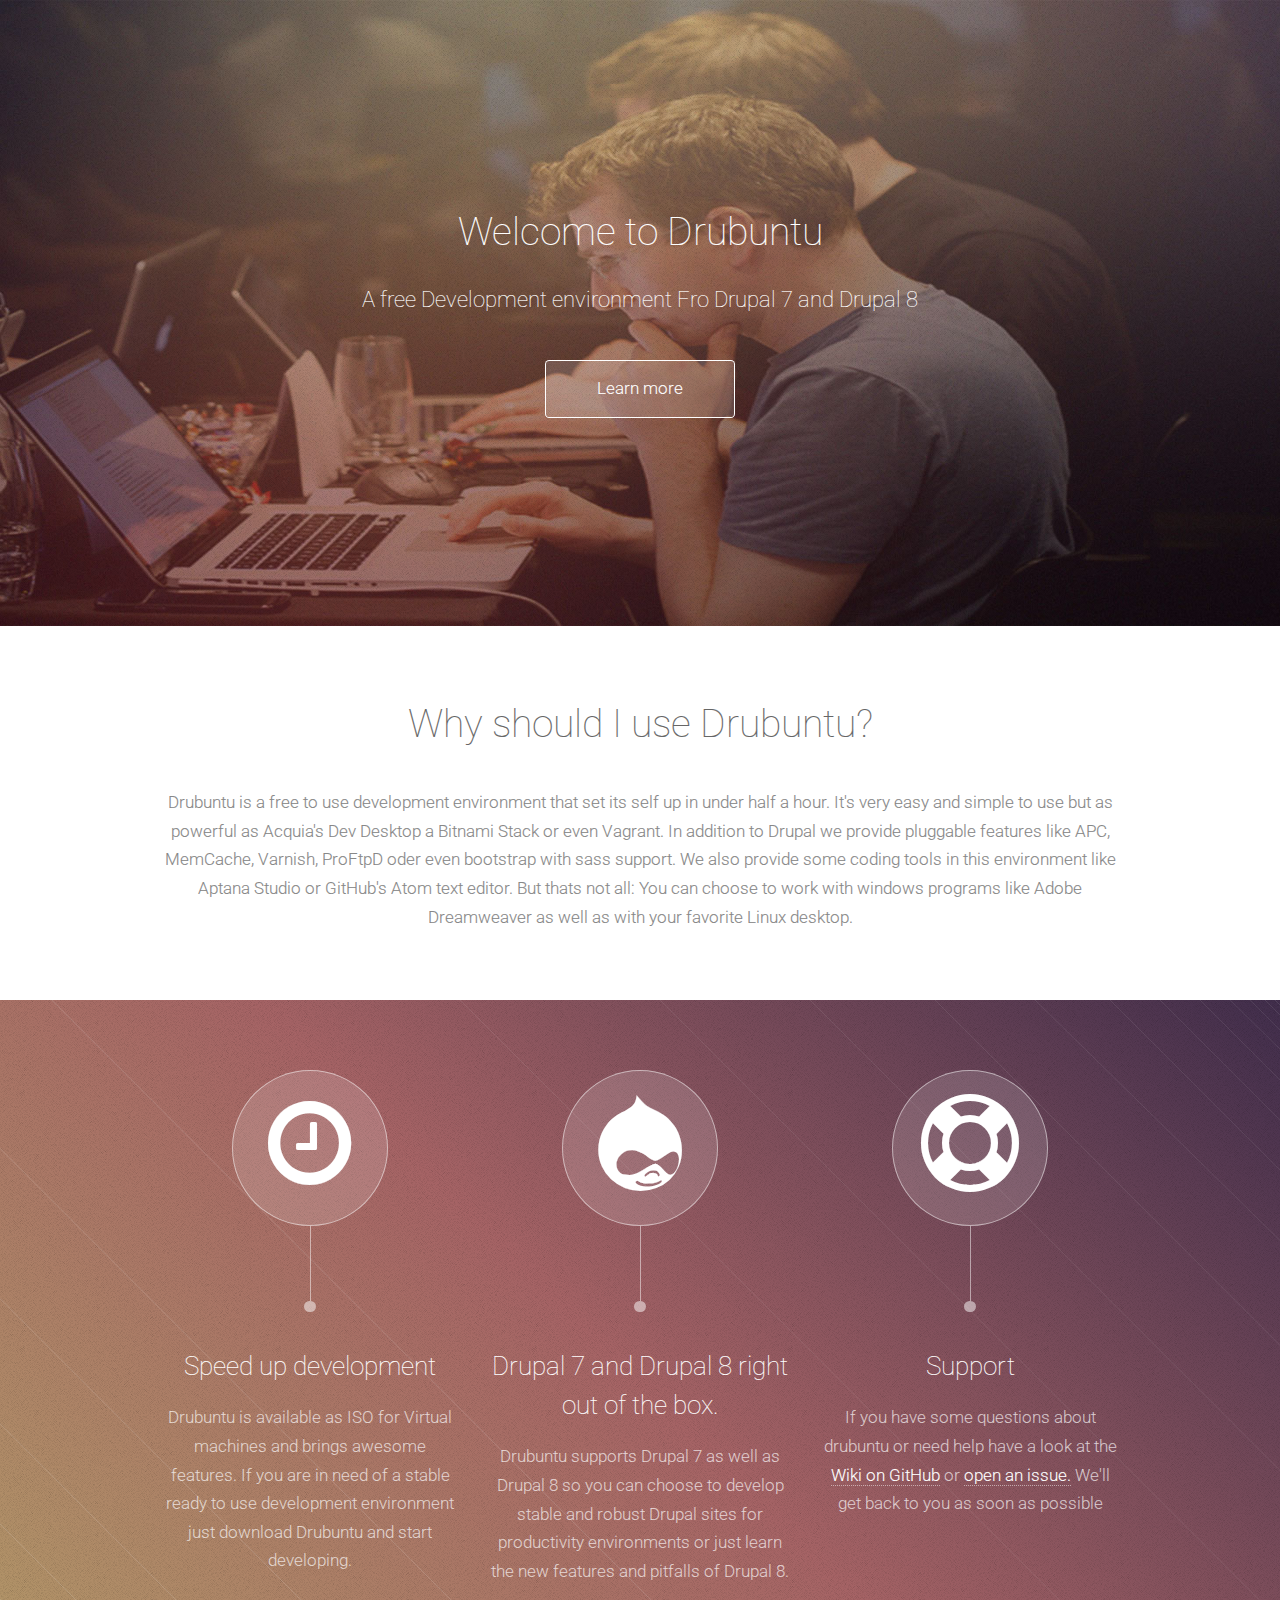
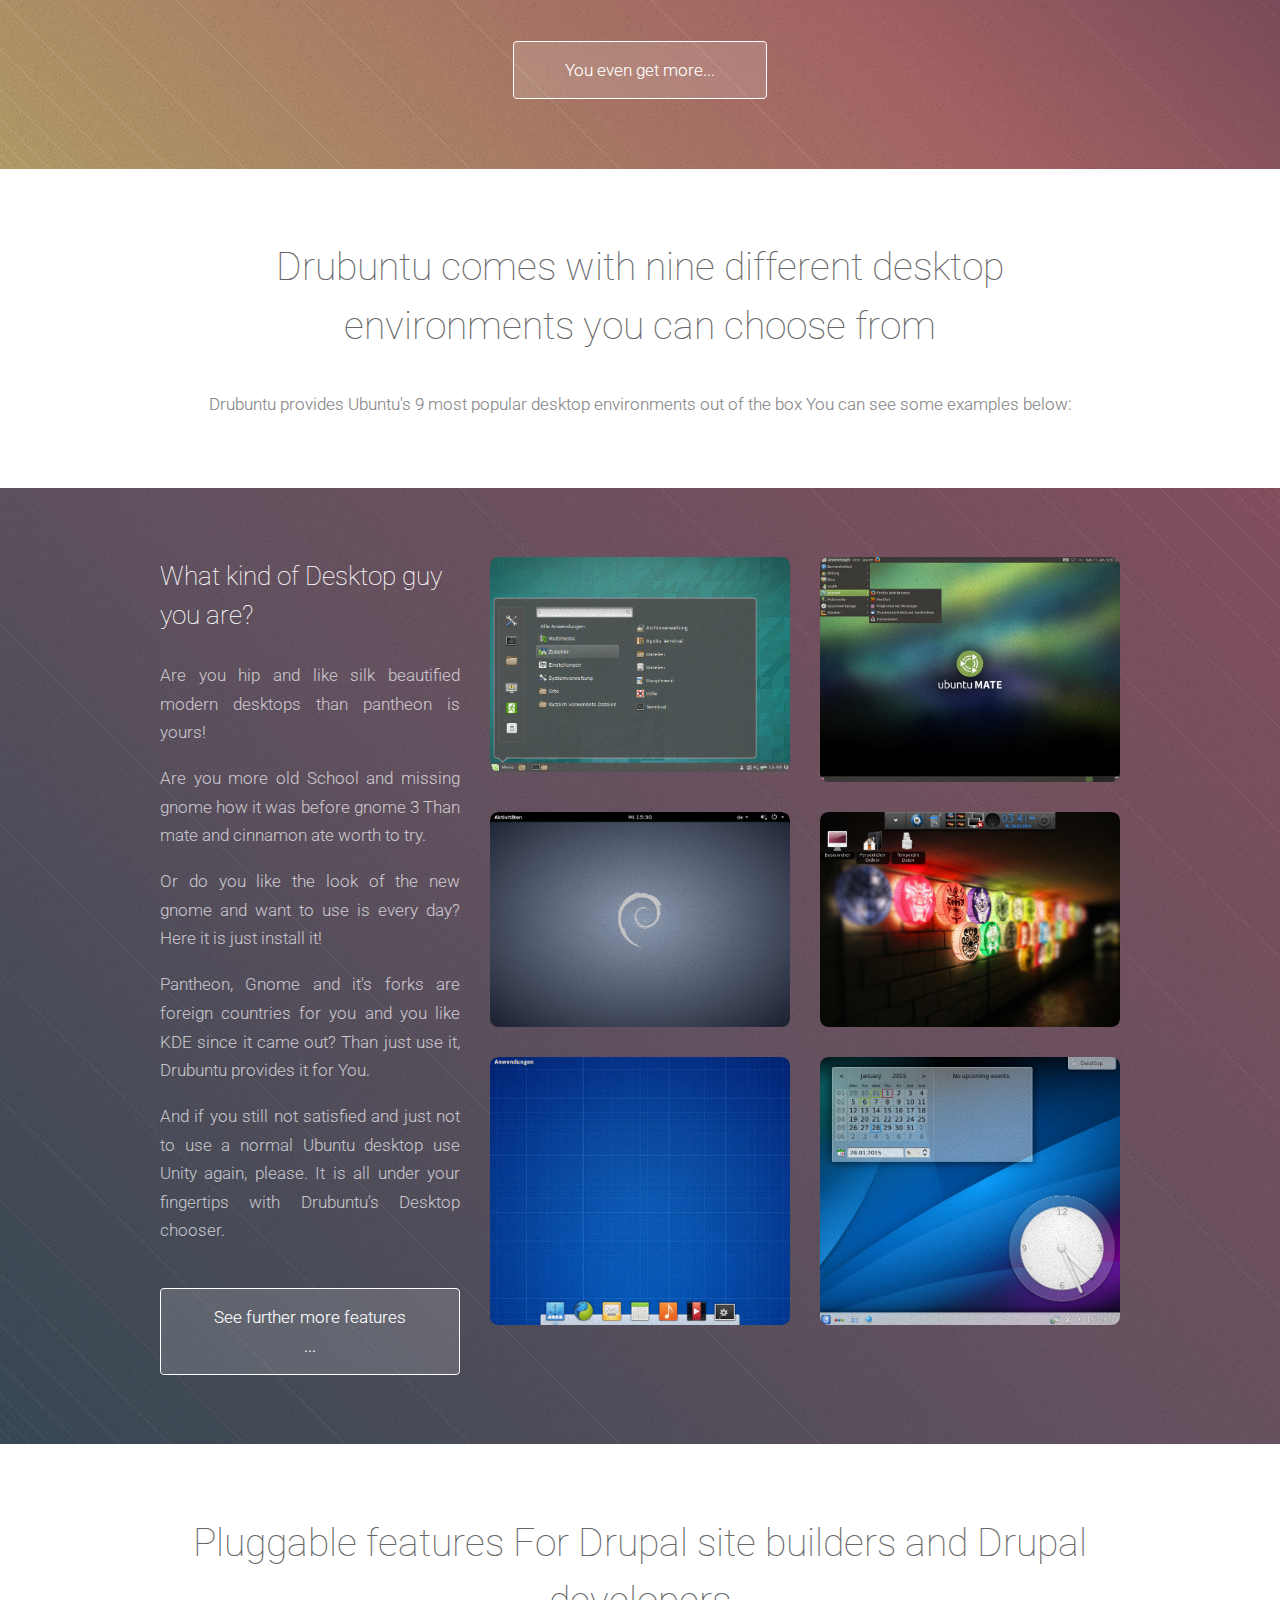
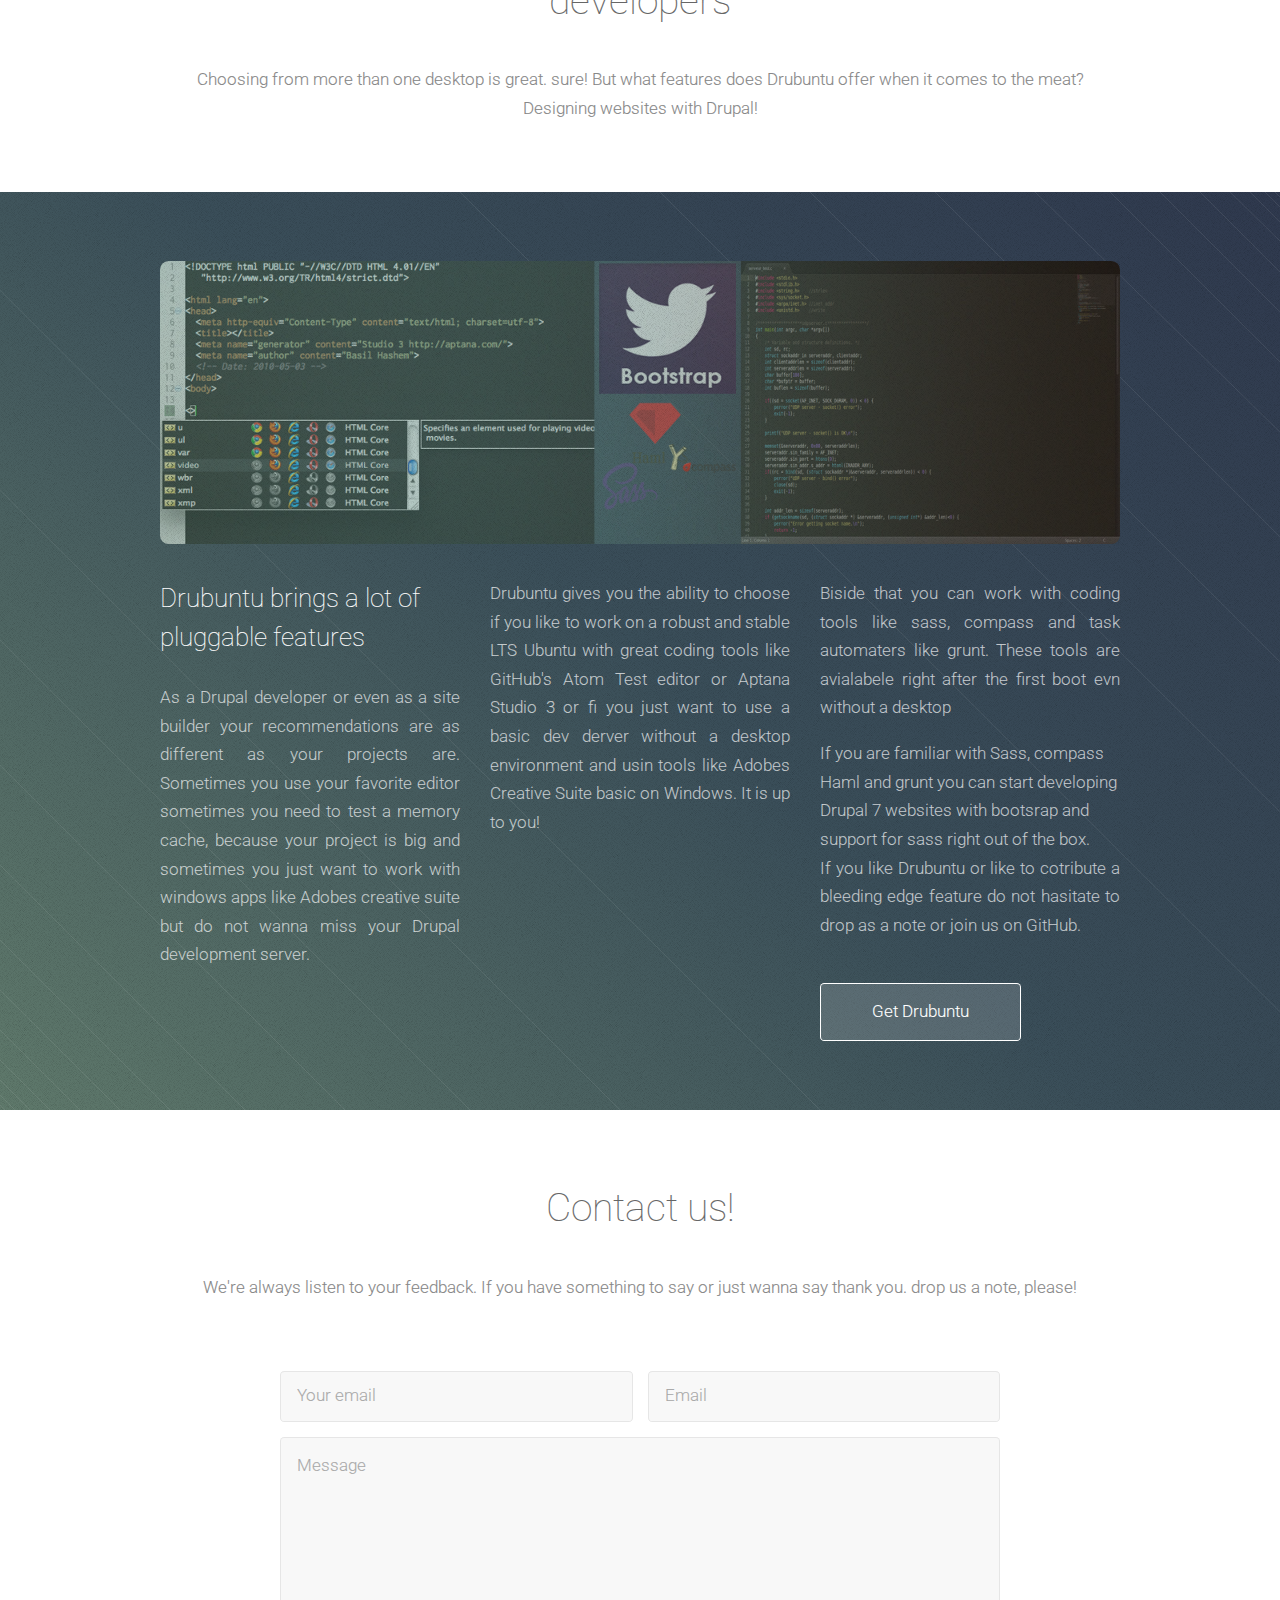
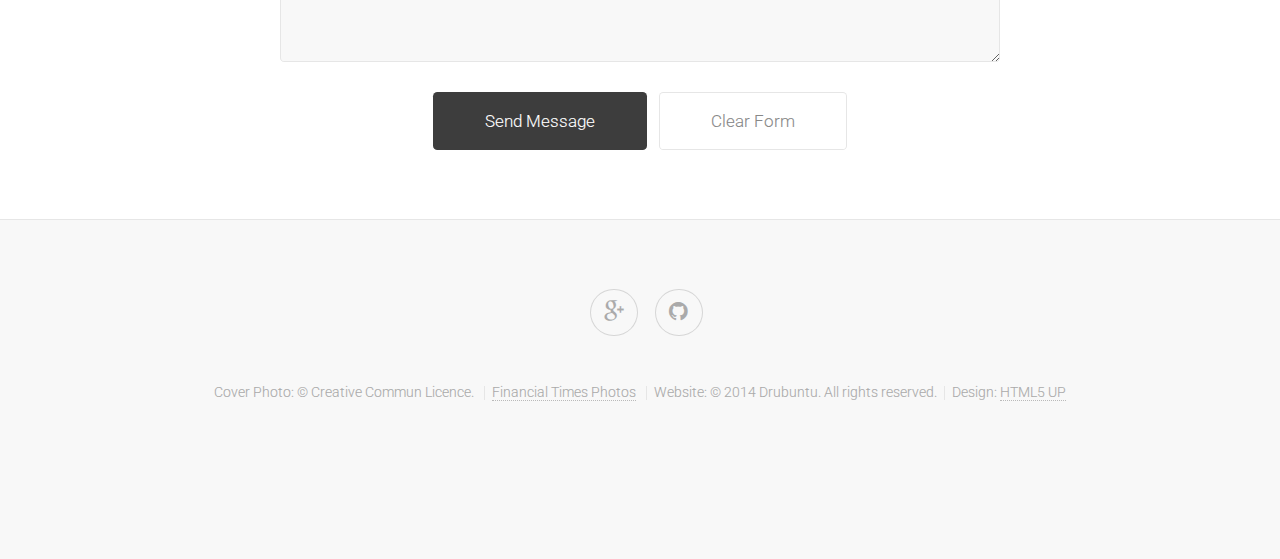
==== index.html @ 130ed838 "spam field" ====
<!DOCTYPE HTML>
<!--
	Tessellate by HTML5 UP
	html5up.net | @n33co
	Free for personal and commercial use under the CCA 3.0 license (html5up.net/license)
-->
<html lang="en" xml:lang="en" xmlns="http://www.w3.org/1999/xhtml">
	<head>
		<title>Drubuntu a free Drupal development environment for Ubuntu and Windows</title>
		<meta http-equiv="content-type" content="text/html; charset=utf-8" />
		<meta name="description" content="" />
		<meta name="keywords" content="" />
		<!--[if lte IE 8]><script src="css/ie/html5shiv.js"></script><![endif]-->
		<script src="js/jquery.min.js"></script>
		<script src="js/jquery.scrolly.min.js"></script>
		<script src="js/skel.min.js"></script>
		<script src="js/init.js"></script>
		<link rel="stylesheet" type="text/css" href="js/shadowbox.css">
<script type="text/javascript" src="js/shadowbox.js"></script>
<script type="text/javascript">
Shadowbox.init();
</script>
        <noscript>
			<link rel="stylesheet" href="css/skel.css" />
			<link rel="stylesheet" href="css/style.css" />
			<link rel="stylesheet" href="css/style-wide.css" />
		</noscript>
		<!--[if lte IE 8]><link rel="stylesheet" href="css/ie/v8.css" /><![endif]-->
		<!--[if lte IE 9]><link rel="stylesheet" href="css/ie/v9.css" /><![endif]-->
	</head>
	<body>

		<!-- Header -->
			<section id="header" class="dark">
				<header>
					<h1>Welcome to Drubuntu</h1>
					<p>A free Development environment Fro Drupal 7 and Drupal 8</p>
				</header>
				<footer>
					<a href="#first" class="button scrolly">Learn more</a>
				</footer>
			</section>
			
		<!-- First -->
			<section id="first" class="main">
				<header>
					<div class="container">
						<h2>Why should I use Drubuntu?</h2>
						<p>Drubuntu is a free  to use development environment that set its self up in under half a hour. It's very easy and simple to use but as powerful as Acquia's Dev Desktop a Bitnami Stack or even Vagrant. In addition to Drupal we provide pluggable features like APC, MemCache, Varnish, ProFtpD oder even bootstrap with sass support. We also provide some coding tools in this environment like Aptana Studio or GitHub's Atom text editor. But thats not all: You can choose to work with windows programs like Adobe Dreamweaver as well as with your favorite Linux desktop.</p>
					</div>
				</header>
				<div class="content dark style1 featured">
					<div class="container">
						<div class="row">
							<div class="4u">
								<section>
									<span class="feature-icon"><span class="icon fa-clock-o"></span></span>
									<header>
										<h3>Speed up development</h3>
									</header>
									<p>Drubuntu is available as ISO for Virtual machines and brings awesome features. If you are in need of a stable ready to use development environment just download Drubuntu and start developing.</p>
								</section>
							</div>
							<div class="4u">
								<section>
									<span class="feature-icon"><span class="icon fa-drupal"></span></span>
									<header>
										<h3>Drupal 7 and Drupal 8 right out of the box.</h3>
									</header>
									<p>Drubuntu supports Drupal 7 as well as Drupal 8 so you can choose to develop stable and robust Drupal sites for productivity environments or just learn the new features and pitfalls of Drupal 8.</p>
								</section>
							</div>
							<div class="4u">
								<section>
									<span class="feature-icon"><span class="icon fa-support"></span></span>
									<header>
										<h3>Support</h3>
									</header>
									<p>If you have some questions about drubuntu or need help have a look at the <a href="https://github.com/drubuntu/drubuntu/wiki">Wiki on GitHub</a> or <a href="https://github.com/drubuntu/drubuntu/issues">open an issue.</a> We'll get back to you as soon as possible</p>
								</section>
							</div>
						</div>
						<div class="row">
							<div class="12u">
								<footer>
									<a href="#second" class="button scrolly">You even get more...</a>
								</footer>
							</div>
						</div>
					</div>
				</div>
			</section>

		<!-- Second -->
			<section id="second" class="main">
				<header>
					<div class="container">
						<h2>Drubuntu comes with nine different desktop environments you can choose from</h2>
						<p>Drubuntu provides Ubuntu's 9 most popular desktop environments out of the box You can see some examples below:</p>
					</div>
				</header>
				<div class="content dark style2">
					<div class="container">
						<div class="row">
							<div class="4u">
								<section>
									<h3>What kind of Desktop guy you are?</h3>
									<p>Are you hip and like silk beautified modern desktops than pantheon is yours! 
									<p>Are you more old School and missing gnome how it was before gnome 3 Than mate and cinnamon ate worth to try.</p> <p>Or do you like the look of the new gnome and want to use is every day? Here it is just install it!</p> <p>Pantheon, Gnome and it's forks are foreign countries for you and you like KDE since it came out? Than just use it, Drubuntu provides it for You.</p> <p>And if you still not satisfied and just not to use a normal Ubuntu desktop use Unity again, please. It is all under your fingertips with Drubuntu's Desktop chooser.</p>
									<footer>
										<a href="#third" class="button scrolly">See further more features ...</a>
									</footer>
								</section>
							</div>
							<div class="8u">
								<div class="row no-collapse">
									<div class="6u"><a href="images/cinnamon.png" rel="shadowbox" class="image fit"><img src="images/cinnamon.png" alt="Cinnamon Desktop Environment of Linux Mint" /></a></div>
									<div class="6u"><a href="images/mate.png" rel="shadowbox" class="image fit"><img src="images/mate.png" alt="Mate Desktop Environment" /></a></div>
								</div>
								<div class="row no-collapse">
									<div class="6u"><a href="images/gnome.png" rel="shadowbox" class="image fit"><img src="images/gnome.png" alt="Gnome 3 Desktop Environment" /></a></div>
									<div class="6u"><a href="images/enlightenment.png" rel="shadowbox" class="image fit"><img src="images/enlightenment.png" alt="Enlightenment Desktop Environment of Bodhi Linux" /></a></div>
								</div>
								<div class="row no-collapse">
									<div class="6u"><a href="images/pantheon.png" rel="shadowbox" class="image fit"><img src="images/pantheon.png" alt="Pantheon Desktop Environment of elementary-os" /></a></div>
									<div class="6u"><a href="images/kde.png" rel="shadowbox" class="image fit"><img src="images/kde.png" alt="LDE Desktop Environment" /></a></div>
								</div>
							</div>
						</div>
					</div>
				</div>
			</section>
			
		<!-- Third -->
			<section id="third" class="main">
				<header>
					<div class="container">
						<h2>Pluggable features For Drupal site builders and Drupal developers</h2>
						<p>Choosing from more than one desktop is great. sure! But what features does Drubuntu offer when it comes to the meat? Designing websites with Drupal!</p>
					</div>
				</header>
				<div class="content dark style3">
					<div class="container">
						<span class="image featured"><img src="images/features.png" alt="Features of Drubuntu" /></span>
						<div class="row">
							<div class="4u">
								<h3>Drubuntu brings a lot of pluggable features</h3>
								<p>As a Drupal developer or even as a site builder your recommendations are as different as your projects are. Sometimes you use your favorite editor sometimes you need to test a memory cache, because your project is big and sometimes you just want to work with windows apps like Adobes creative suite but do not wanna miss your Drupal development server.</p>
							</div>
							<div class="4u">
								<p>Drubuntu  gives you the ability to choose if you like to work on a robust and stable LTS Ubuntu with great coding tools like GitHub's Atom Test editor or Aptana Studio 3 or fi you just want to use a basic dev derver without a desktop environment and usin tools like Adobes Creative Suite basic on Windows. It is up to you!</p>
							</div>
							<div class="4u">
								<p>Biside that you can work with coding tools like sass, compass and task automaters like grunt. These tools are avialabele right after the first boot evn without a desktop</p>If you are familiar with Sass, compass Haml and grunt you can start developing Drupal 7 websites with bootsrap and support for sass right out of the box.<p>If you like Drubuntu or like to cotribute a bleeding edge feature do not hasitate to drop as a note or join us on GitHub.</p>
								<footer>
									<a href="https://github.com/drubuntu/installation" class="button scrolly">Get Drubuntu</a>
								</footer>
							</div>
						</div>
					</div>
				</div>
			</section>

		<!-- Basic Elements -->
		<!--
			<section class="main">
				<header>
					<div class="container">
						<h2>A Whole Lotta Elements</h2>
						<p>General purpose elements for every general purpose. Or something like that.</p>
					</div>
				</header>
				<div class="content style1 dark">
					<div class="container">
						<section>
							<header>
								<h3>Paragraph</h3>
								<p>This is a byline</p>
							</header>
							<p>Phasellus nisl nisl, varius id <sup>porttitor sed pellentesque</sup> ac orci. Pellentesque 
							habitant <strong>strong</strong> tristique <b>bold</b> et netus <i>italic</i> malesuada <em>emphasized</em> ac turpis egestas. Morbi 
							leo suscipit ut. Praesent <sub>id turpis vitae</sub> turpis pretium ultricies. Vestibulum sit 
							amet risus elit.</p>
						</section>
						<section>
							<header>
								<h3>Blockquote</h3>
							</header>
							<blockquote>Fringilla nisl. Donec accumsan interdum nisi, quis tincidunt felis sagittis eget.
							tempus euismod. Vestibulum ante ipsum primis in faucibus. Cras sit amet urna eros, id egestas
							tempus ante ipsum primis in faucibus orci luctus et ultrices.</blockquote>
						</section>
						<section>
							<header>
								<h3>Divider</h3>
							</header>
							<p>Donec consectetur <a href="#">vestibulum dolor et pulvinar</a>. Etiam vel felis enim, at viverra 
							ligula. Ut porttitor sagittis lorem, quis eleifend nisi ornare vel. Praesent nec orci 
							facilisis leo magna. Cras sit amet urna eros, id egestas urna. Quisque aliquam 
							tempus euismod. Vestibulum ante ipsum primis in faucibus orci luctus et ultrices 
							posuere cubilia.</p>
							<hr />
							<p>Donec consectetur vestibulum dolor et pulvinar. Etiam vel felis enim, at viverra 
							ligula. Ut porttitor sagittis lorem, quis eleifend nisi ornare vel. Praesent nec orci 
							facilisis leo magna. Cras sit amet urna eros, id egestas urna. Quisque aliquam 
							tempus euismod. Vestibulum ante ipsum primis in faucibus orci luctus et ultrices 
							posuere cubilia.</p>
						</section>
						<section>
							<header>
								<h3>Unordered List</h3>
							</header>
							<ul class="default">
								<li>Donec consectetur vestibulum dolor et vel felis enim at viverra ligula. Ut porttitor sagittis lorem.</li>
								<li>Donec consectetur vestibulum dolor et vel felis enim at viverra ligula. Ut porttitor sagittis lorem.</li>
								<li>Donec consectetur vestibulum dolor et vel felis enim at viverra ligula. Ut porttitor sagittis lorem.</li>
								<li>Donec consectetur vestibulum dolor et vel felis enim at viverra ligula. Ut porttitor sagittis lorem.</li>
							</ul>
						</section>
						<section>
							<header>
								<h3>Ordered List</h3>
							</header>
							<ol class="default">
								<li>Donec consectetur vestibulum dolor et vel felis enim at viverra ligula. Ut porttitor sagittis lorem.</li>
								<li>Donec consectetur vestibulum dolor et vel felis enim at viverra ligula. Ut porttitor sagittis lorem.</li>
								<li>Donec consectetur vestibulum dolor et vel felis enim at viverra ligula. Ut porttitor sagittis lorem.</li>
								<li>Donec consectetur vestibulum dolor et vel felis enim at viverra ligula. Ut porttitor sagittis lorem.</li>
							</ol>
						</section>
						<section>
							<header>
								<h3>Table</h3>
							</header>
							<div class="table-wrapper">
								<table class="default">
									<thead>
										<tr>
											<th>ID</th>
											<th>Name</th>
											<th>Description</th>
											<th>Price</th>
										</tr>
									</thead>
									<tbody>
										<tr>
											<td>00001</td>
											<td>Lorem ipsum dolor</td>
											<td>Ut porttitor sagittis lorem quis nisi ornare.</td>
											<td>29.99</td>
										</tr>
										<tr>
											<td>00002</td>
											<td>Sit amet nullam</td>
											<td>Ut porttitor sagittis lorem quis nisi ornare.</td>
											<td>19.99</td>
										</tr>
										<tr>
											<td>00003</td>
											<td>Feugiat felis viverra</td>
											<td>Ut porttitor sagittis lorem quis nisi ornare.</td>
											<td>29.99</td>
										</tr>
										<tr>
											<td>00004</td>
											<td>Sagittis enim felis</td>
											<td>Ut porttitor sagittis lorem quis nisi ornare.</td>
											<td>19.99</td>
										</tr>
										<tr>
											<td>00005</td>
											<td>Nullam sed vestibulum</td>
											<td>Ut porttitor sagittis lorem quis nisi ornare.</td>
											<td>19.99</td>
										</tr>
									</tbody>
									<tfoot>
										<tr>
											<td colspan="3"></td>
											<td>100.00</td>
										</tr>
									</tfoot>
								</table>
							</div>
						</section>
						<section>
							<header>
								<h3>Form</h3>
							</header>
							<form method="post" action="#">
								<div class="row 50%">
									<div class="6u">
										<input type="text" name="name" id="name" value="" placeholder="John Doe" />
									</div>
									<div class="6u">
										<input type="text" name="email" id="email" value="" placeholder="johndoe@domain.tld" />
									</div>
								</div>
								<div class="row 50%">
									<div class="12u">
										<div class="select" tabindex="-1">
											<select name="department" id="department">
												<option value="">Choose a department</option>
												<option value="1">Manufacturing</option>
												<option value="2">Administration</option>
												<option value="3">Support</option>
											</select>
										</div>
									</div>
								</div>
								<div class="row 50%">
									<div class="12u">
										<input type="text" name="subject" id="subject" value="" placeholder="Enter your subject" />
									</div>
								</div>
								<div class="row 50%">
									<div class="12u">
										<textarea name="message" id="message" placeholder="Enter your message"></textarea>
									</div>
								</div>
								<div class="row">
									<div class="12u">
										<ul class="actions">
											<li><input type="submit" class="button" value="Send Message" /></li>
											<li><input type="reset" class="button alt" value="Clear Form" /></li>
										</ul>
									</div>
								</div>
							</form>
						</section>
					</div>
				</div>
			</section>
		-->
		
		<!-- Fourth -->
			<section id="fourth" class="main">
				<header>
					<div class="container">
						<h2>Contact us!</h2>
						<p>We're always listen to your feedback. If you have something to say or just wanna say thank you. drop us a note, please!</p>
					</div>
				</header>
				<div class="content style4 featured">
					<div class="container 75%">
						<form method="post" action="http://formspree.io/drubuntu@outlook.com">
							<div class="row 50%">
												<input type="hidden" name="_next" value="https://drubuntu/github.io//drubuntu/#" />
                                <div class="6u"><input type="text" name="_replyto" placeholder="Your email" /></div>
								<div class="6u"><input type="text" placeholder="Email" />
                                				<input type="text" name="_gotcha" style="display:none" /></div>
							</div>
							<div class="row 50%">
								<div class="12u"><textarea name="message" placeholder="Message"></textarea></div>
                                
							</div>
							<div class="row">
								<div class="12u">
									<ul class="actions">
										<li><input type="submit" class="button" value="Send Message" /></li>
										<li><input type="reset" class="button alt" value="Clear Form" /></li>
									</ul>
								</div>
							</div>
						</form>
					</div>
				</div>
			</section>
			
		<!-- Footer -->
			<section id="footer">
				<ul class="icons">
					<li><a href="https://www.google.com/+DrubuntuInfo?_ga=1.209186322.1280539663.1422460199" class="icon fa-google-plus"><span class="label">Google Plus</span></a></li>
					<li><a href="https://github.com/drubuntu" class="icon fa-github"><span class="label">GitHub</span></a></li>
				</ul>
				<div class="copyright">
					<ul class="menu">
						<li>Cover Photo: &copy;  Creative Commun Licence.</li>  <li><a href="https://www.flickr.com/photos/financialtimes/">Financial Times Photos</a></li>
                        <li>Website: &copy; 2014 Drubuntu. All rights reserved.</li><li>Design: <a href="http://html5up.net">HTML5 UP</a></li>
					</ul>				</div>
			</section>

	</body>
</html>
---- js/shadowbox.css ----
#sb-title-inner,#sb-info-inner,#sb-loading-inner,div.sb-message{font-family:"HelveticaNeue-Light","Helvetica Neue",Helvetica,Arial,sans-serif;font-weight:200;color:#fff;}
#sb-container{position:fixed;margin:0;padding:0;top:0;left:0;z-index:999;text-align:left;visibility:hidden;display:none;}
#sb-overlay{position:relative;height:100%;width:100%;}
#sb-wrapper{position:absolute;visibility:hidden;width:100px;}
#sb-wrapper-inner{position:relative;border:1px solid #303030;overflow:hidden;height:100px;}
#sb-body{position:relative;height:100%;}
#sb-body-inner{position:absolute;height:100%;width:100%;}
#sb-player.html{height:100%;overflow:auto;}
#sb-body img{border:none;}
#sb-loading{position:relative;height:100%;}
#sb-loading-inner{position:absolute;font-size:14px;line-height:24px;height:24px;top:50%;margin-top:-12px;width:100%;text-align:center;}
#sb-loading-inner span{background:url(loading.gif) no-repeat;padding-left:34px;display:inline-block;}
#sb-body,#sb-loading{background-color:#060606;}
#sb-title,#sb-info{position:relative;margin:0;padding:0;overflow:hidden;}
#sb-title,#sb-title-inner{height:26px;line-height:26px;}
#sb-title-inner{font-size:16px;}
#sb-info,#sb-info-inner{height:20px;line-height:20px;}
#sb-info-inner{font-size:12px;}
#sb-nav{float:right;height:16px;padding:2px 0;width:45%;}
#sb-nav a{display:block;float:right;height:16px;width:16px;margin-left:3px;cursor:pointer;background-repeat:no-repeat;}
#sb-nav-close{background-image:url(close.png);}
#sb-nav-next{background-image:url(next.png);}
#sb-nav-previous{background-image:url(previous.png);}
#sb-nav-play{background-image:url(play.png);}
#sb-nav-pause{background-image:url(pause.png);}
#sb-counter{float:left;width:45%;}
#sb-counter a{padding:0 4px 0 0;text-decoration:none;cursor:pointer;color:#fff;}
#sb-counter a.sb-counter-current{text-decoration:underline;}
div.sb-message{font-size:12px;padding:10px;text-align:center;}
div.sb-message a:link,div.sb-message a:visited{color:#fff;text-decoration:underline;}
---- css/skel.css ----
/* Resets (http://meyerweb.com/eric/tools/css/reset/ | v2.0 | 20110126 | License: none (public domain)) */

	html,body,div,span,applet,object,iframe,h1,h2,h3,h4,h5,h6,p,blockquote,pre,a,abbr,acronym,address,big,cite,code,del,dfn,em,img,ins,kbd,q,s,samp,small,strike,strong,sub,sup,tt,var,b,u,i,center,dl,dt,dd,ol,ul,li,fieldset,form,label,legend,table,caption,tbody,tfoot,thead,tr,th,td,article,aside,canvas,details,embed,figure,figcaption,footer,header,hgroup,menu,nav,output,ruby,section,summary,time,mark,audio,video{margin:0;padding:0;border:0;font-size:100%;font:inherit;vertical-align:baseline;}article,aside,details,figcaption,figure,footer,header,hgroup,menu,nav,section{display:block;}body{line-height:1;}ol,ul{list-style:none;}blockquote,q{quotes:none;}blockquote:before,blockquote:after,q:before,q:after{content:'';content:none;}table{border-collapse:collapse;border-spacing:0;}body{-webkit-text-size-adjust:none}

/* Box Model */

	*, *:before, *:after {
		-moz-box-sizing: border-box;
		-webkit-box-sizing: border-box;
		box-sizing: border-box;
	}

/* Container */

	.container {
		margin-left: auto;
		margin-right: auto;

		/* width: (containers) */
		width: 1200px;
	}

	/* Modifiers */

		/* 125% */
			.container.\31 25\25 {
				width: 100%;

				/* max-width: (containers * 1.25) */
				max-width: 1500px;

				/* min-width: (containers) */
				min-width: 1200px;
			}

		/* 75% */
			.container.\37 5\25 {

				/* width: (containers * 0.75) */
				width: 900px;

			}

		/* 50% */
			.container.\35 0\25 {

				/* width: (containers * 0.50) */
				width: 600px;

			}

		/* 25% */
			.container.\32 5\25 {

				/* width: (containers * 0.25) */
				width: 300px;

			}

/* Grid */

	.row {
		border-bottom: solid 1px transparent;
	}

	.row > * {
		float: left;
	}

	.row:after, .row:before {
		content: '';
		display: block;
		clear: both;
		height: 0;
	}

	.row.uniform > * > :first-child {
		margin-top: 0;
	}

	.row.uniform > * > :last-child {
		margin-bottom: 0;
	}

	/* Gutters */

		/* Normal */

			.row > * {
				/* padding: (gutters.horizontal) 0 0 (gutters.vertical) */
				padding: 40px 0 0 40px;
			}

			.row {
				/* margin: -(gutters.horizontal) 0 -1px -(gutters.vertical) */
				margin: -40px 0 -1px -40px;
			}

			.row.uniform > * {
				/* padding: (gutters.vertical) 0 0 (gutters.vertical) */
				padding: 40px 0 0 40px;
			}

			.row.uniform {
				/* margin: -(gutters.vertical) 0 -1px -(gutters.vertical) */
				margin: -40px 0 -1px -40px;
			}

		/* 200% */

			.row.\32 00\25 > * {
				/* padding: (gutters.horizontal) 0 0 (gutters.vertical) */
				padding: 80px 0 0 80px;
			}

			.row.\32 00\25 {
				/* margin: -(gutters.horizontal) 0 -1px -(gutters.vertical) */
				margin: -80px 0 -1px -80px;
			}

			.row.uniform.\32 00\25 > * {
				/* padding: (gutters.vertical) 0 0 (gutters.vertical) */
				padding: 80px 0 0 80px;
			}

			.row.uniform.\32 00\25 {
				/* margin: -(gutters.vertical) 0 -1px -(gutters.vertical) */
				margin: -80px 0 -1px -80px;
			}

		/* 150% */

			.row.\31 50\25 > * {
				/* padding: (gutters.horizontal) 0 0 (gutters.vertical) */
				padding: 60px 0 0 60px;
			}

			.row.\31 50\25 {
				/* margin: -(gutters.horizontal) 0 -1px -(gutters.vertical) */
				margin: -60px 0 -1px -60px;
			}

			.row.uniform.\31 50\25 > * {
				/* padding: (gutters.vertical) 0 0 (gutters.vertical) */
				padding: 60px 0 0 60px;
			}

			.row.uniform.\31 50\25 {
				/* margin: -(gutters.vertical) 0 -1px -(gutters.vertical) */
				margin: -60px 0 -1px -60px;
			}

		/* 50% */

			.row.\35 0\25 > * {
				/* padding: (gutters.horizontal) 0 0 (gutters.vertical) */
				padding: 20px 0 0 20px;
			}

			.row.\35 0\25 {
				/* margin: -(gutters.horizontal) 0 -1px -(gutters.vertical) */
				margin: -20px 0 -1px -20px;
			}

			.row.uniform.\35 0\25 > * {
				/* padding: (gutters.vertical) 0 0 (gutters.vertical) */
				padding: 20px 0 0 20px;
			}

			.row.uniform.\35 0\25 {
				/* margin: -(gutters.vertical) 0 -1px -(gutters.vertical) */
				margin: -20px 0 -1px -20px;
			}

		/* 25% */

			.row.\32 5\25 > * {
				/* padding: (gutters.horizontal) 0 0 (gutters.vertical) */
				padding: 10px 0 0 10px;
			}

			.row.\32 5\25 {
				/* margin: -(gutters.horizontal) 0 -1px -(gutters.vertical) */
				margin: -10px 0 -1px -10px;
			}

			.row.uniform.\32 5\25 > * {
				/* padding: (gutters.vertical) 0 0 (gutters.vertical) */
				padding: 10px 0 0 10px;
			}

			.row.uniform.\32 5\25 {
				/* margin: -(gutters.vertical) 0 -1px -(gutters.vertical) */
				margin: -10px 0 -1px -10px;
			}

		/* 0% */

			.row.\30 \25 > * {
				padding: 0;
			}

			.row.\30 \25 {
				margin: 0 0 -1px 0;
			}

	/* Cells */

		.\31 2u, .\31 2u\24 { width: 100%; clear: none; margin-left: 0; }
		.\31 1u, .\31 1u\24 { width: 91.6666666667%; clear: none; margin-left: 0; }
		.\31 0u, .\31 0u\24 { width: 83.3333333333%; clear: none; margin-left: 0; }
		.\39 u, .\39 u\24 { width: 75%; clear: none; margin-left: 0; }
		.\38 u, .\38 u\24 { width: 66.6666666667%; clear: none; margin-left: 0; }
		.\37 u, .\37 u\24 { width: 58.3333333333%; clear: none; margin-left: 0; }
		.\36 u, .\36 u\24 { width: 50%; clear: none; margin-left: 0; }
		.\35 u, .\35 u\24 { width: 41.6666666667%; clear: none; margin-left: 0; }
		.\34 u, .\34 u\24 { width: 33.3333333333%; clear: none; margin-left: 0; }
		.\33 u, .\33 u\24 { width: 25%; clear: none; margin-left: 0; }
		.\32 u, .\32 u\24 { width: 16.6666666667%; clear: none; margin-left: 0; }
		.\31 u, .\31 u\24 { width: 8.3333333333%; clear: none; margin-left: 0; }

		.\31 2u\24 + *,
		.\31 1u\24 + *,
		.\31 0u\24 + *,
		.\39 u\24 + *,
		.\38 u\24 + *,
		.\37 u\24 + *,
		.\36 u\24 + *,
		.\35 u\24 + *,
		.\34 u\24 + *,
		.\33 u\24 + *,
		.\32 u\24 + *,
		.\31 u\24 + * {
			clear: left;
		}

		.\-11u { margin-left: 91.6666666667% }
		.\-10u { margin-left: 83.3333333333% }
		.\-9u { margin-left: 75% }
		.\-8u { margin-left: 66.6666666667% }
		.\-7u { margin-left: 58.3333333333% }
		.\-6u { margin-left: 50% }
		.\-5u { margin-left: 41.6666666667% }
		.\-4u { margin-left: 33.3333333333% }
		.\-3u { margin-left: 25% }
		.\-2u { margin-left: 16.6666666667% }
		.\-1u { margin-left: 8.3333333333% }
---- css/style.css ----
@charset 'UTF-8';
@import url("font-awesome.min.css");
@import url("http://fonts.googleapis.com/css?family=Roboto:100,100italic,300,300italic,400,400italic");

/*
	Tessellate by HTML5 UP
	html5up.net | @n33co
	Free for personal and commercial use under the CCA 3.0 license (html5up.net/license)
*/

/*********************************************************************************/
/* Basic                                                                         */
/*********************************************************************************/

	body
	{
		background: #F8F8F8;
	}

		body.is-loading *
		{
			-moz-transition: none !important;
			-webkit-transition: none !important;
			-o-transition: none !important;
			-ms-transition: none !important;
			transition: none !important;
			-moz-animation: none !important;
			-webkit-animation: none !important;
			-o-animation: none !important;
			-ms-animation: none !important;
			animation: none !important;
		}

	body,input,textarea,select
	{
		font-family: 'Roboto', sans-serif;
		font-weight: 300;
		font-size: 17pt;
		line-height: 1.75em;
		color: #888;
		-webkit-text-stroke: 0.1px;
	}

	h1,h2,h3,h4,h5,h6
	{
		color: #666;
		margin: 0 0 1em 0;
		font-weight: 100;
		line-height: 1.5em;
	}
	
		h1 a, h2 a, h3 a, h4 a, h5 a, h6 a
		{
			color: inherit;
			text-decoration: none;
		}

		.dark h1,
		.dark h2,
		.dark h3,
		.dark h4,
		.dark h5,
		.dark h6
		{
			color: #fff;
		}
		
	strong, b
	{
		font-weight: 400;
		color: inherit;
	}
	
		.dark strong, .dark b
		{
			color: #fff;
			color: rgba(255,255,255,0.85);
		}
	
	em, i
	{
		font-style: italic;
	}

	a
	{
		color: inherit;
		text-decoration: none;
		border-bottom: dotted 1px rgba(0,0,0,0.25);
		-moz-transition: border-bottom-color 0.25s ease-in-out;
		-webkit-transition: border-bottom-color 0.25s ease-in-out;
		-o-transition: border-bottom-color 0.25s ease-in-out;
		-ms-transition: border-bottom-color 0.25s ease-in-out;
		transition: border-bottom-color 0.25s ease-in-out;
	}
	
		a:hover
		{
			border-bottom-color: rgba(0,0,0,0);
		}

		.dark a
		{
			color: #fff;
			border-bottom-color: rgba(255,255,255,0.5);
		}

			.dark a:hover
			{
				border-bottom-color: rgba(255,255,255,0);
			}

	sub
	{
		position: relative;
		top: 0.5em;
		font-size: 0.8em;
	}
	
	sup
	{
		position: relative;
		top: -0.5em;
		font-size: 0.8em;
	}
	
	hr
	{
		border: 0;
		border-top: solid 1px #e6e6e6;
		margin: 2em 0 2em 0;
	}

		.dark hr
		{
			border-top-color: rgba(255,255,255,0.5);
		}
	
	blockquote
	{
		border-left: solid 0.25em #e6e6e6;
		padding: 1em 0 1em 2em;
		font-style: italic;
	}

		.dark blockquote
		{
			border-left-color: rgba(255,255,255,0.5);
		}
	
	p, ul, ol, dl, table
	{
		margin-bottom: 1em;
	}
	
	p
	{
		text-align: justify;
	}

	header
	{
		margin-bottom: 1em;
	}
	
		header h1,
		header h2,
		header h3,
		header h4,
		header h5,
		header h6
		{
			margin: 0;
		}
	
		header p
		{
			display: block;
			margin: 0;
			padding: 0.25em 0 0.5em 0;
		}
		
	footer
	{
		padding-top: 1.5em;
	}

	br.clear
	{
		clear: both;
	}
	
	.featured
	{
		text-align: center;
	}
	
		.featured p
		{
			text-align: center;
		}

	/* Sections/Article */
	
		section,
		article
		{
			margin-bottom: 3em;
		}
		
			section > :last-child,
			article > :last-child
			{
				margin-bottom: 0;
			}

			section:last-child,
			article:last-child
			{
				margin-bottom: 0;
			}

			.row > section,
			.row > article
			{
				margin-bottom: 0;
			}

	/* Image */

		.image
		{
			position: relative;
			display: inline-block;
			border: 0;
		}

			.image:after
			{
				content: '';
				position: absolute;
				left: 0;
				top: 0;
				width: 100%;
				height: 100%;
				background: url('images/overlay.png');
			}
		
			.image img
			{
				display: block;
				width: 100%;
				border-radius: 0.5em;
			}

			.image.featured
			{
				display: block;
				width: 100%;
				margin: 0 0 2em 0;
			}
			
			.image.fit
			{
				display: block;
				width: 100%;
			}
			
			.image.left
			{
				float: left;
				margin: 0 2em 2em 0;
			}
			
			.image.centered
			{
				display: block;
				margin: 0 0 2em 0;
			}

				.image.centered img
				{
					margin: 0 auto;
					width: auto;
				}

	/* List */

		ul.default
		{
			list-style: disc;
			padding-left: 1em;
		}
		
			ul.default li
			{
				padding-left: 0.5em;
			}		

		ul.icons
		{
			cursor: default;
		}	
		
			ul.icons li
			{
				display: inline-block;
				padding-left: 0.75em;
			}
			
				ul.icons a
				{
					display: inline-block;
					width: 2.75em;
					height: 2.75em;
					line-height: 2.8em;
					text-align: center;
					border: 0;
					box-shadow: inset 0 0 0 1px #e6e6e6;
					border-radius: 100%;
					color: #aaa;
					-moz-transition: background-color 0.25s ease-in-out;
					-webkit-transition: background-color 0.25s ease-in-out;
					-o-transition: background-color 0.25s ease-in-out;
					-ms-transition: background-color 0.25s ease-in-out;
					transition: background-color 0.25s ease-in-out;
				}

					ul.icons a:hover
					{
						background: rgba(0,0,0,0.025);
					}

		ul.menu
		{
			cursor: default;
		}
		
			ul.menu li
			{
				display: inline-block;
				line-height: 1em;
				border-left: solid 1px #e6e6e6;
				padding: 0 0 0 0.5em;
				margin: 0 0 0 0.5em;
			}
			
			ul.menu li:first-child
			{
				border-left: 0;
				padding-left: 0;
				margin-left: 0;
			}

		ul.actions
		{
			cursor: default;
		}
		
			ul.actions li
			{
				display: inline-block;
				margin: 0 0 0 0.5em;
			}
			
			ul.actions li:first-child
			{
				margin-left: 0;
			}

		ol.default
		{
			list-style: decimal;
			padding-left: 1.25em;
		}

			ol.default li
			{
				padding-left: 0.25em;
			}

	/* Form */

		form
		{
		}
		
			form .actions
			{
				margin-bottom: 0;
			}
			
			form label
			{
				display: block;
			}
		
			form input[type="text"],
			form input[type="email"],
			form input[type="password"],
			form select,
			form .select,
			form textarea
			{
				display: block;
				box-shadow: inset 0 0 0 1px #e6e6e6;
				background: #f8f8f8;
				width: 100%;
				padding: 0.85em 1em 0.85em 1em;
				border-radius: 0.25em;
				border: 0;
				-moz-transition: all 0.25s ease-in-out;
				-webkit-transition: all 0.25s ease-in-out;
				-o-transition: all 0.25s ease-in-out;
				-ms-transition: all 0.25s ease-in-out;
				transition: all 0.25s ease-in-out;
				-moz-appearance: none;
				-webkit-appearance: none;
				-o-appearance: none;
				-ms-appearance: none;
				appearance: none;
			}

				form input[type="text"]:focus,
				form input[type="email"]:focus,
				form input[type="password"]:focus,
				form select:focus,
				form .select.focus,
				form textarea:focus
				{
					outline: 0;
					box-shadow: inset 0 0 0 1px #afd9e0;
					background: #fcfcfc;
				}

			form input[type="text"],
			form input[type="email"],
			form input[type="password"],
			form select
			{
				line-height: 1.25em;
			}

			form textarea
			{
				min-height: 13em;
			}
			
			form select
			{
				position: relative;
			}
			
				form select option:not(:checked)
				{
					color: #000;
				}

			form .select
			{
				position: relative;
				padding: 0;
				overflow-x: hidden;
				outline: 0;
			}
			
				form .select select
				{
					width: calc(100% + 2em);
					background: none !important;
					box-shadow: none !important;
					border: 0 !important;
					cursor: pointer;
				}
				
				form .select select::-moz-focus-inner
				{
					border: 0;
					outline: 0;
				}
				
				form .select:before
				{
					content: '';
					position: absolute;
					top: 15%;
					right: 1em;
					width: 1.25em;
					height: 75%;
					background: url('images/arrow.svg') center center no-repeat;
					background-size: contain;
					z-index: 0;
				}

					form .select select::-ms-expand
					{
						display: none;
					}

					.dark form .select:before
					{
						background: url('images/dark-arrow.svg') center center no-repeat;
						background-size: contain;
					}
			
			form ::-moz-focus-inner
			{
				border: 0;
			}

			form .formerize-placeholder { color: #555 !important; }
			form ::-webkit-input-placeholder { color: #aaa !important; }
			form :-moz-placeholder { color: #555 !important; }
			form ::-moz-placeholder { color: #555 !important; }
			form :-ms-input-placeholder { color: #555 !important; }

		.dark form
		{
		}

			.dark form input[type="text"],
			.dark form input[type="email"],
			.dark form input[type="password"],
			.dark form select,
			.dark form .select,
			.dark form textarea
			{
				background: none;
				box-shadow: inset 0 0 0 1px rgba(255,255,255,0.5);
				color: #fff;
			}

				.dark form input[type="text"]:focus,
				.dark form input[type="email"]:focus,
				.dark form input[type="password"]:focus,
				.dark form select:focus,
				.dark form .select.focus,
				.dark form textarea:focus
				{
					background: rgba(255,255,255,0.1);
					box-shadow: inset 0 0 0 1px #fff;
				}
			
			.dark form .formerize-placeholder { color: #aaa !important; color: rgba(255,255,255,0.85) !important; }
			.dark form ::-webkit-input-placeholder { color: rgba(255,255,255,0.85) !important; }
			.dark form :-moz-placeholder { color: rgba(255,255,255,0.85) !important; }
			.dark form ::-moz-placeholder { color: rgba(255,255,255,0.85) !important; }
			.dark form :-ms-input-placeholder { color: rgba(255,255,255,0.85) !important; }
			
	/* Table */
	
		table
		{
			width: 100%;
		}
		
			table.default
			{
				width: 100%;
				border-collapse: collapse;
			}

				table.default tbody
				{
				}

				table.default tbody tr
				{
					border: solid 1px #e6e6e6;
				}
			
				table.default tbody tr:nth-child(2n+2)
				{
					background: #f8f8f8;
				}
				
				table.default td
				{
					padding: 0.5em 1em 0.5em 1em;
				}
				
				table.default th
				{
					text-align: left;
					padding: 0.5em 1em 1em 1em;
				}
			
				table.default thead
				{
				}

				table.default tfoot
				{
				}
				
					table.default tfoot td
					{
						padding-top: 1em;
					}
				
				table.default tbody
				{
				}

			.dark table.default
			{
			}

				.dark table.default tbody
				{
				}
			
					.dark table.default tbody tr
					{
						border-color: rgba(255,255,255,0.5);
					}
				
					.dark table.default tbody tr:nth-child(2n+2)
					{
						background: rgba(255,255,255,0.1);
					}
	
	/* Button */
		
		input[type="button"],
		input[type="submit"],
		input[type="reset"],
		.button
		{
			-webkit-appearance: none;
			position: relative;
			display: inline-block;
			background: #3d3d3d;
			padding: 0.85em 3em 0.85em 3em;
			border-radius: 0.25em;
			cursor: pointer;
			border: 0;
			color: #fff;
			text-align: center;
			text-decoration: none;
			-moz-transition: all 0.25s ease-in-out;
			-webkit-transition: all 0.25s ease-in-out;
			-o-transition: all 0.25s ease-in-out;
			-ms-transition: all 0.25s ease-in-out;
			transition: all 0.25s ease-in-out;
		}

			input[type="button"]:hover,
			input[type="submit"]:hover,
			input[type="reset"]:hover,
			.button:hover
			{
				background: #4f4f4f;
			}
			
		input[type="button"].alt,
		input[type="submit"].alt,
		input[type="reset"].alt,
		.button.alt
		{
			color: inherit;
			box-shadow: inset 0 0 0 1px #e6e6e6;
			background: none;
		}
		
			input[type="button"].alt:hover,
			input[type="submit"].alt:hover,
			input[type="reset"].alt:hover,
			.button.alt:hover
			{
				background: rgba(0,0,0,0.025);
			}

			.dark input[type="button"],
			.dark input[type="submit"],
			.dark input[type="reset"],
			.dark .button
			{
				background: rgba(255,255,255,0.15);
				box-shadow: inset 0 0 0 1px #fff;
				color: #fff;
			}
			
				.dark input[type="button"]:hover,
				.dark input[type="submit"]:hover,
				.dark input[type="reset"]:hover,
				.dark .button:hover
				{
					background: rgba(255,255,255,0.25);
				}

			.dark input[type="button"].alt,
			.dark input[type="submit"].alt,
			.dark input[type="reset"].alt,
			.dark .button.alt
			{
				background: none;
				box-shadow: inset 0 0 0 1px rgba(255,255,255,0.5);
			}

				.dark input[type="button"].alt:hover,
				.dark input[type="submit"].alt:hover,
				.dark input[type="reset"].alt:hover,
				.dark .button.alt:hover
				{
					background: rgba(255,255,255,0.15);
					box-shadow: inset 0 0 0 1px #fff;
				}

	/* Feature Icon */

		.feature-icon
		{
			display: inline-block;
			position: relative;
			padding-bottom: 5em;
			margin-bottom: 2.75em;
			cursor: default;
		}
		
			.feature-icon .icon
			{
				display: inline-block;
				width: 2em;
				height: 2em;
				font-size: 4.5em;
				border-radius: 100%;
				box-shadow: inset 0 0 0 1px #666;
				color: #666;
				line-height: 2.1em;
			}
		
			.feature-icon:before
			{
				content: '';
				background: #666;
				position: absolute;
				bottom: 0;
				left: 50%;
				margin-left: -0.325em;
				width: 0.65em;
				height: 0.65em;
				display: block;
				border-radius: 100%;
			}

			.feature-icon:after
			{
				content: '';
				position: absolute;
				left: 50%;
				bottom: 0.65em;
				width: 1px;
				height: 4.35em;
				background: #666;
				margin-left: -0.5px;
			}

			.dark .feature-icon
			{
			}

				.dark .feature-icon .icon
				{
					background: rgba(255,255,255,0.15);
					box-shadow: inset 0 0 0 1px rgba(255,255,255,0.5);
					color: #fff;
				}
			
				.dark .feature-icon:before
				{
					background: rgba(255,255,255,0.5);
				}

				.dark .feature-icon:after
				{
					background: rgba(255,255,255,0.5);
				}

	/* Dark */

		.dark
		{
			color: #aaa;
			color: rgba(255,255,255,0.65);
		}
			
/*********************************************************************************/
/* Icons                                                                         */
/*********************************************************************************/

	.icon {
		text-decoration: none;
	}

		.icon:before {
			display: inline-block;
			font-family: FontAwesome;
			font-size: 1.25em;
			text-decoration: none;
			font-style: normal;
			font-weight: normal;
			line-height: 1;
			-webkit-font-smoothing:antialiased;
			-moz-osx-font-smoothing:grayscale;
		}
		
		.icon > .label {
			display: none;
		}

/*********************************************************************************/
/* Header                                                                        */
/*********************************************************************************/

	#header
	{
		position: relative;
		margin: 0;
		background-image:			url('images/overlay.png'),			url('../images/header.jpg');
		background-size:			auto,								cover;
		background-position:		top left,							center center;
		background-repeat:			repeat,								no-repeat;
		padding: 14em 0 14em 0;
		text-align: center;
		color: #fff;
	}
	
		#header header
		{
		}
		
			#header header h1
			{
				font-size: 2.25em;
				line-height: 1.25em;
				margin-bottom: 0;
			}
			
			#header header p
			{
				margin-top: 1.25em;
				font-weight: 100;
				padding: 0;
				font-size: 1.25em;
				line-height: 1.5em;
				text-align: center;
			}
			
		#header footer
		{
			padding-top: 1.5em;
		}
	
/*********************************************************************************/
/* Main Sections                                                                 */
/*********************************************************************************/

	.main
	{
		position: relative;
		margin: 0;
	}
	
		.main > header
		{
			background: #fff;
			text-align: center;
			padding: 5em 0 5em 0;
			margin: 0;
		}
		
			.main > header h2
			{
				font-size: 2.25em;
				font-weight: 100;
				margin-bottom: 0;
			}
		
			.main > header p
			{
				margin: 2em 0 0 0;
				padding: 0;
				text-align: center;
			}

		.main > .content
		{
			padding: 6em 0 6em 0;
		}

			.main > .content > .container
			{
			}

			.main > .content h3
			{
				font-size: 1.5em;
			}

			.main > .content.dark
			{
				background: #433;
			}
			
			.main > .content.style1
			{
				background:	url('images/bgtr.svg') top right no-repeat,
							url('images/bgbl.svg') bottom left no-repeat,
							url('images/bgbl.svg') bottom left no-repeat,
							url('images/overlay.png'),
							linear-gradient(45deg, #b39c68, #a56365, #412e4c);
			}

			.main > .content.style2
			{
				background:	url('images/bgtr.svg') top right no-repeat,
							url('images/bgbl.svg') bottom left no-repeat,
							url('images/overlay.png'),
							linear-gradient(45deg, #384955, #655361, #85505f);
			}

			.main > .content.style3
			{
				background:	url('images/bgtr.svg') top right no-repeat,
							url('images/bgbl.svg') bottom left no-repeat,
							url('images/overlay.png'),
							linear-gradient(45deg, #5f796b, #3a4e59, #2f394e);
			}

			.main > .content.style4
			{
				padding-top: 0;
				background: #fff;
			}

/*********************************************************************************/
/* Footer                                                                        */
/*********************************************************************************/
	
	#footer
	{
		position: relative;
		margin: 0;
		text-align: center;
		padding: 4em 0 8em 0;
		box-shadow: inset 0 1px 0 0 #e6e6e6;
	}
	
		#footer .copyright
		{
			margin-top: 3em;
			font-size: 0.8em;
			color: #aaa;
		}
		
			#footer .copyright a
			{
				color: inherit;
			}
			
		#footer ul.icons
		{
		}	
		
			#footer ul.icons li
			{
			}
			
				#footer ul.icons a
				{
					box-shadow: inset 0 0 0 1px #d6d6d6;
				}
---- css/style-wide.css ----
/*
	Tessellate by HTML5 UP
	html5up.net | @n33co
	Free for personal and commercial use under the CCA 3.0 license (html5up.net/license)
*/

/*********************************************************************************/
/* Basic                                                                         */
/*********************************************************************************/

	body,input,textarea,select
	{
		font-size: 15pt;
		line-height: 1.75em;
	}
---- css/ie/v8.css ----
/*
	Tessellate by HTML5 UP
	html5up.net | @n33co
	Free for personal and commercial use under the CCA 3.0 license (html5up.net/license)
*/

/*********************************************************************************/
/* Basic                                                                         */
/*********************************************************************************/

	.image,
	.image img,
	.button	
	{
		position: relative;
		-ms-behavior: url('css/ie/PIE.htc');
	}

	/* Section/Article */

		section,
		article
		{
		}
		
			section > .last-child,
			article > .last-child
			{
				margin-bottom: 0;
			}

			section.last-child,
			article.last-child
			{
				margin-bottom: 0;
			}

	/* List */

		ul.icons
		{
		}	
		
			ul.icons li
			{
			}
			
				ul.icons a
				{
					position: relative;
					-ms-behavior: url('css/ie/PIE.htc');
					border: solid 1px #ddd;
				}

	/* Form */

		form
		{
		}
		
			form input.text,
			form select,
			form .select,
			form textarea
			{
				position: relative;
				-ms-behavior: url('css/ie/PIE.htc');
				border: solid 1px #ddd;
				line-height: 1.25em;
			}

			form select
			{
				position: relative;
			}
			
				form select option
				{
					color: #000;
				}
				
			form .select
			{
			}

				form .select select
				{
					width: 100%;
				}

				form .select:before
				{
					display: none;
				}
				
	/* Button */
		
		.button.alt
		{
			border: solid 1px #ddd;
		}

	/* Feature Icon */

		.feature-icon
		{
			padding-bottom: 0;
		}
		
			.feature-icon:before,
			.feature-icon:after
			{
				display: none;
			}

			.feature-icon .icon
			{
				position: relative;
				-ms-behavior: url('css/ie/PIE.htc');
				background: #fff;
			}

				.feature-icon .icon:before
				{
					font-size: 6em;
					color: #3d3d3d;
				}
	
/*********************************************************************************/
/* Header                                                                        */
/*********************************************************************************/

	#header
	{
		background-image:			url('../../images/header.jpg');
		background-size:			cover;
		background-position:		auto;
		background-repeat:			no-repeat;
		-ms-behavior: url('css/ie/backgroundsize.min.htc');
	}

/*********************************************************************************/
/* Main Sections                                                                 */
/*********************************************************************************/

	.main
	{
	}

		.main > .content
		{
		}

		.main > .content.style1
		{
			filter: progid:DXImageTransform.Microsoft.gradient(GradientType=0, startColorstr=#412e4c, endColorstr=#a56365);
		}

		.main > .content.style2
		{
			filter: progid:DXImageTransform.Microsoft.gradient(GradientType=0, startColorstr=#85505f, endColorstr=#384955);
		}

		.main > .content.style3
		{
			filter: progid:DXImageTransform.Microsoft.gradient(GradientType=0, startColorstr=#2f394e, endColorstr=#5f796b);
		}
---- css/ie/v9.css ----
/*
	Tessellate by HTML5 UP
	html5up.net | @n33co
	Free for personal and commercial use under the CCA 3.0 license (html5up.net/license)
*/

/*********************************************************************************/
/* Main Sections                                                                 */
/*********************************************************************************/

	.main
	{
	}

		.main > .content
		{
		}

		.main > .content.style1
		{
			background:	url('../images/bgtr.svg') top right no-repeat,
						url('../images/bgbl.svg') bottom left no-repeat,
						url('../images/bgbl.svg') bottom left no-repeat,
						url('../images/overlay.png'),
						url('images/content-style1.svg');
		}

		.main > .content.style2
		{
			background:	url('../images/bgtr.svg') top right no-repeat,
						url('../images/bgbl.svg') bottom left no-repeat,
						url('../images/bgbl.svg') bottom left no-repeat,
						url('../images/overlay.png'),
						url('images/content-style2.svg');
		}

		.main > .content.style3
		{
			background:	url('../images/bgtr.svg') top right no-repeat,
						url('../images/bgbl.svg') bottom left no-repeat,
						url('../images/bgbl.svg') bottom left no-repeat,
						url('../images/overlay.png'),
						url('images/content-style3.svg');
		}
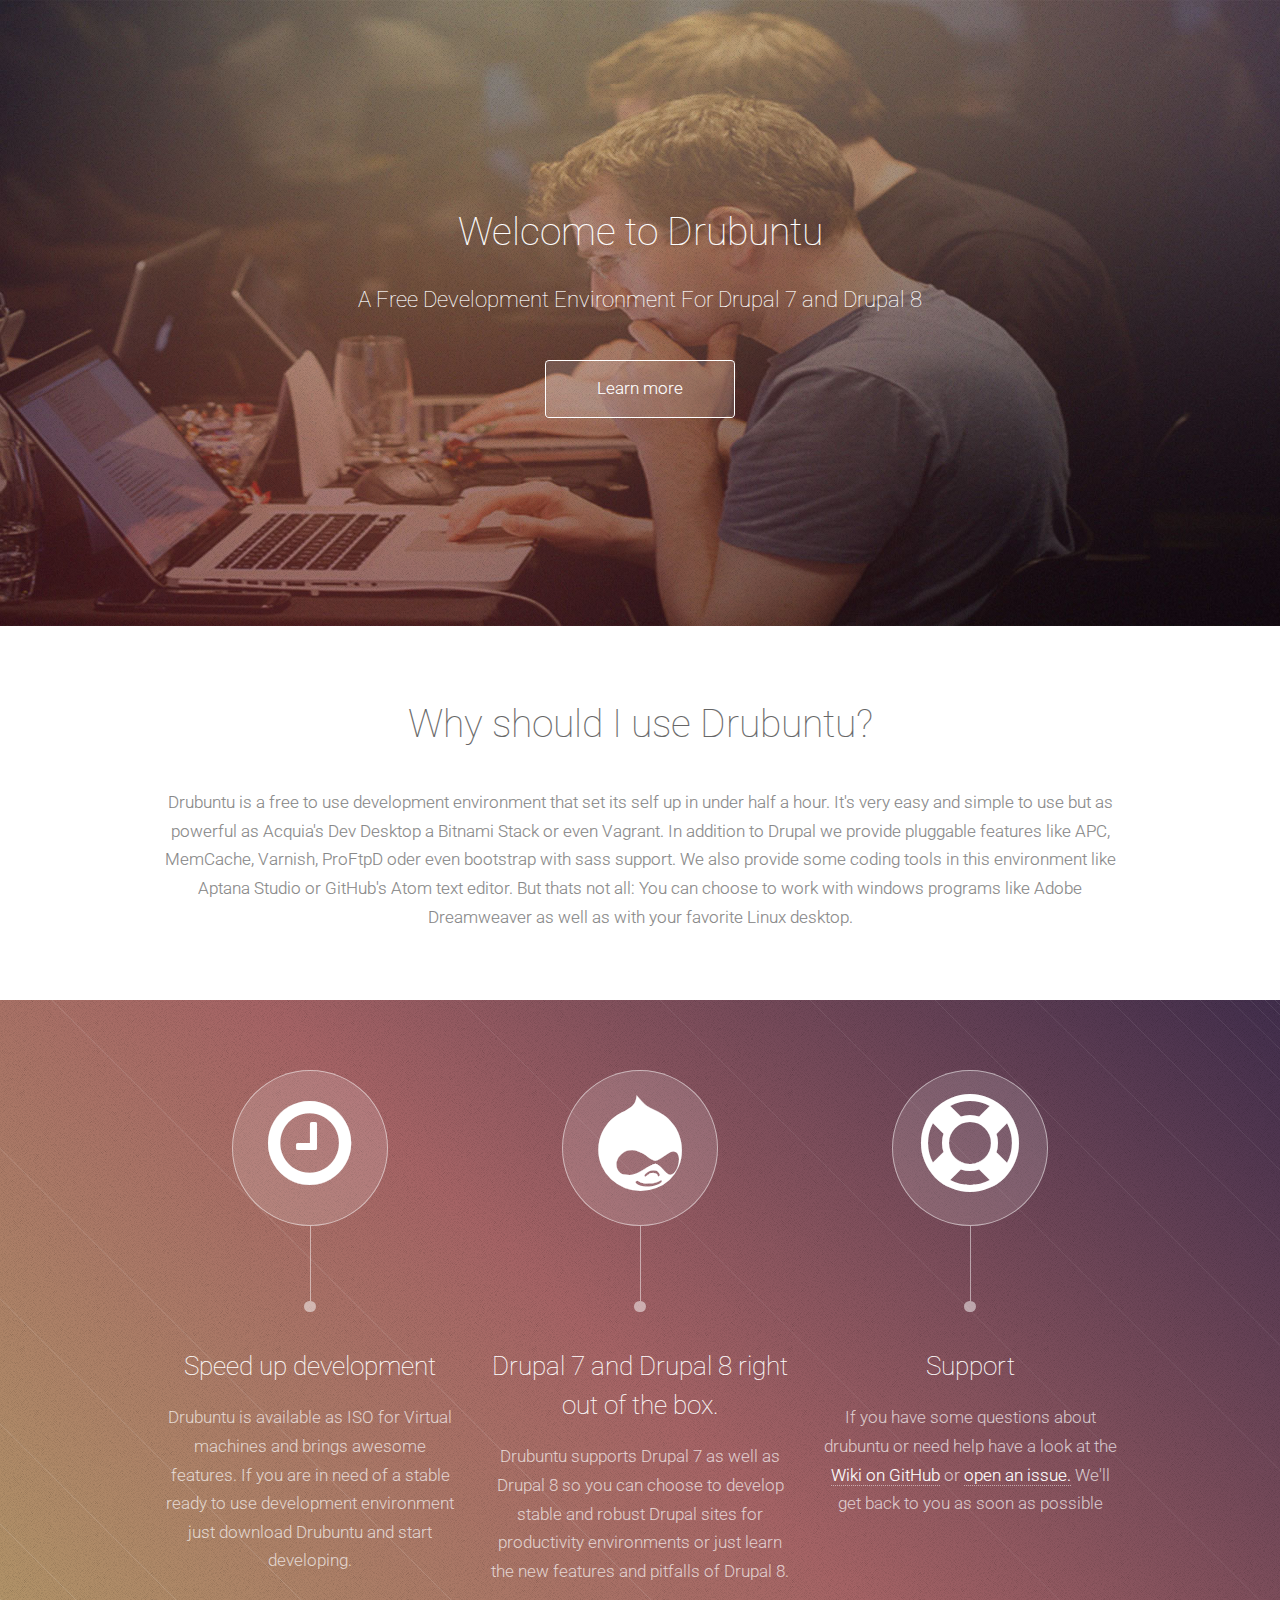
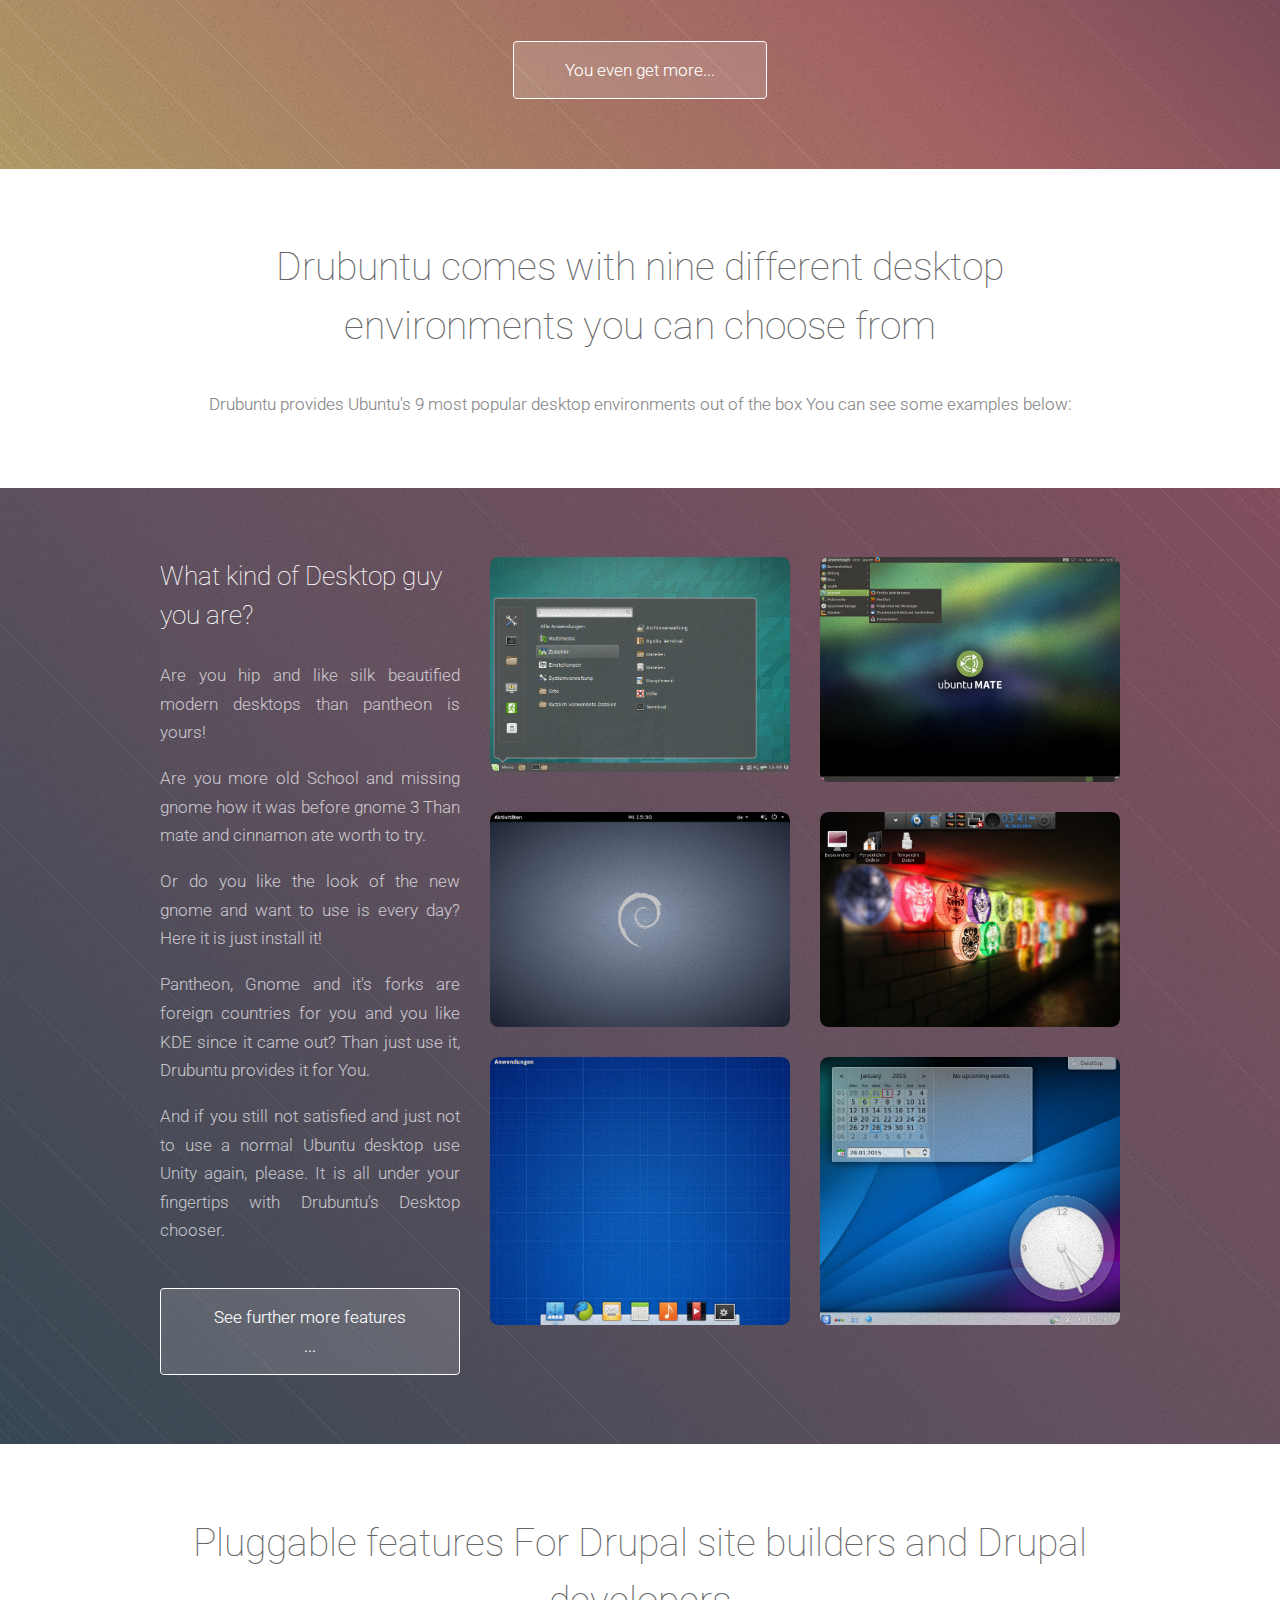
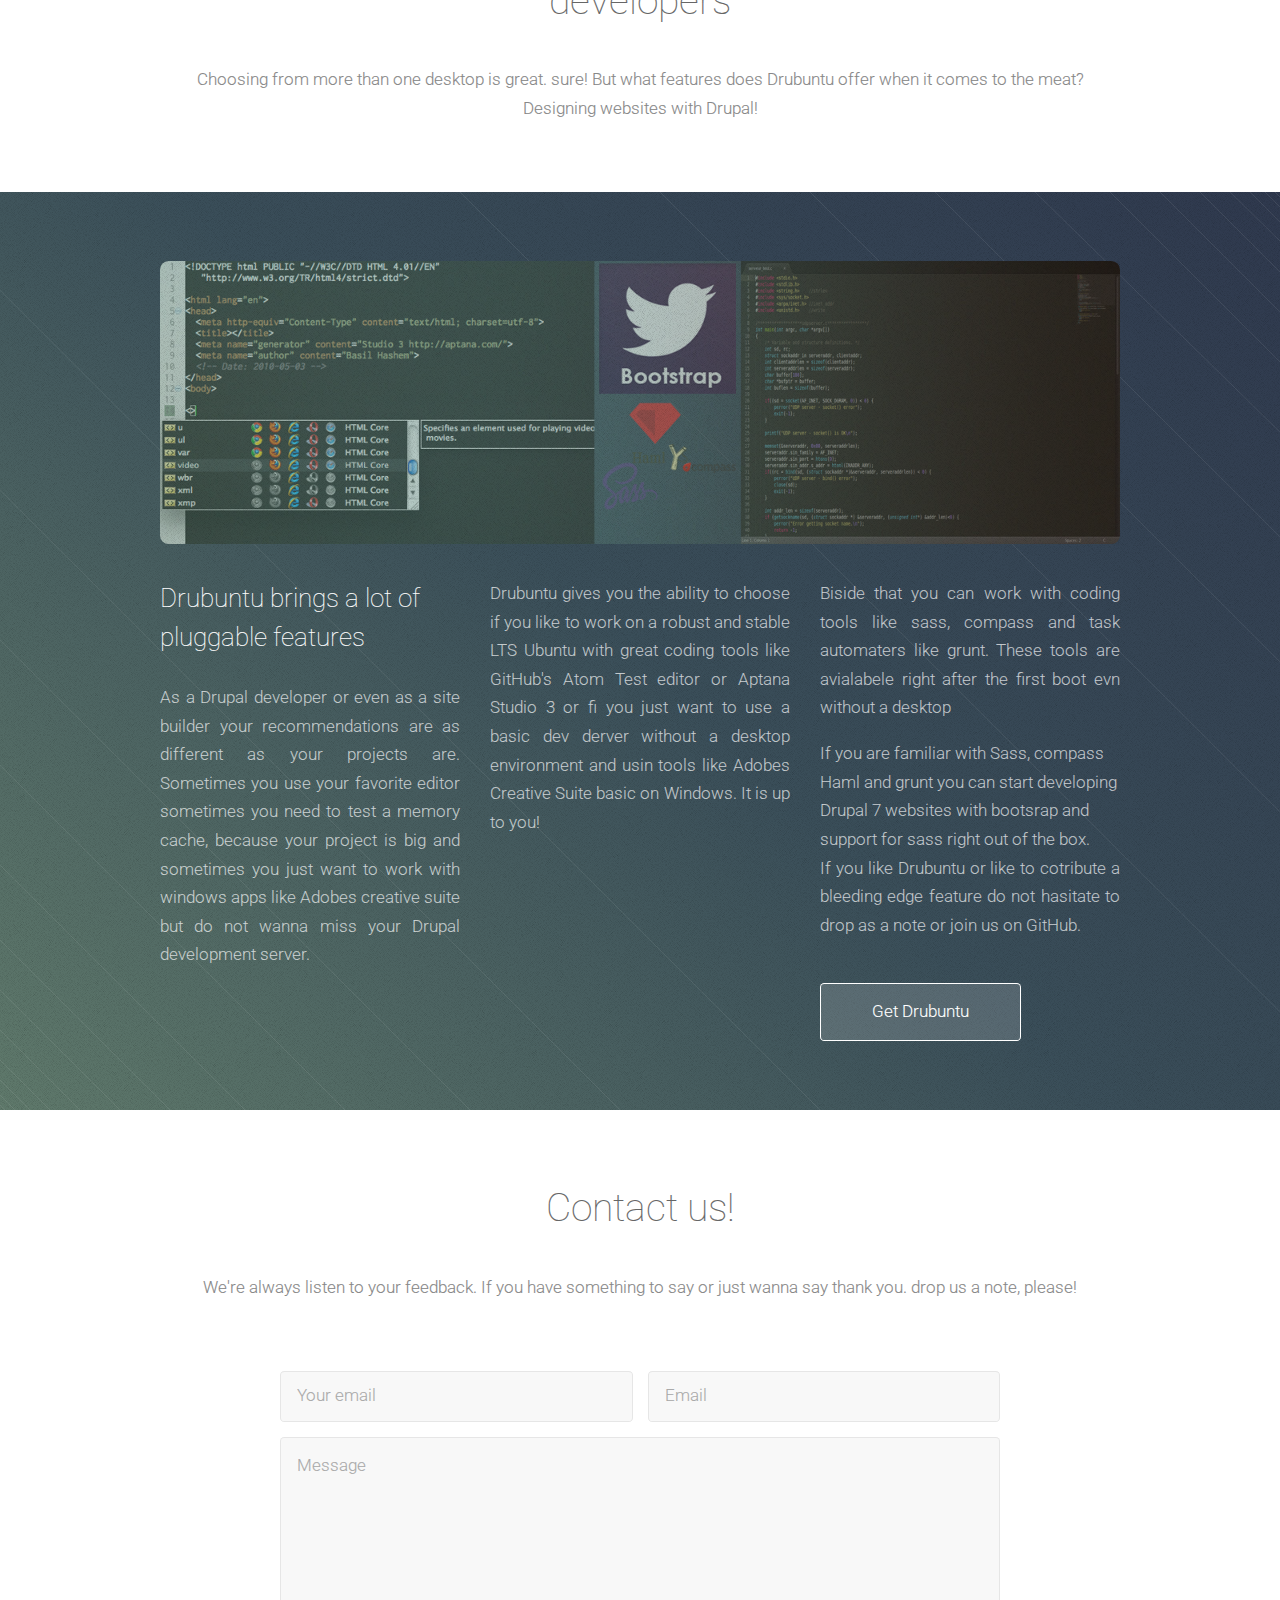
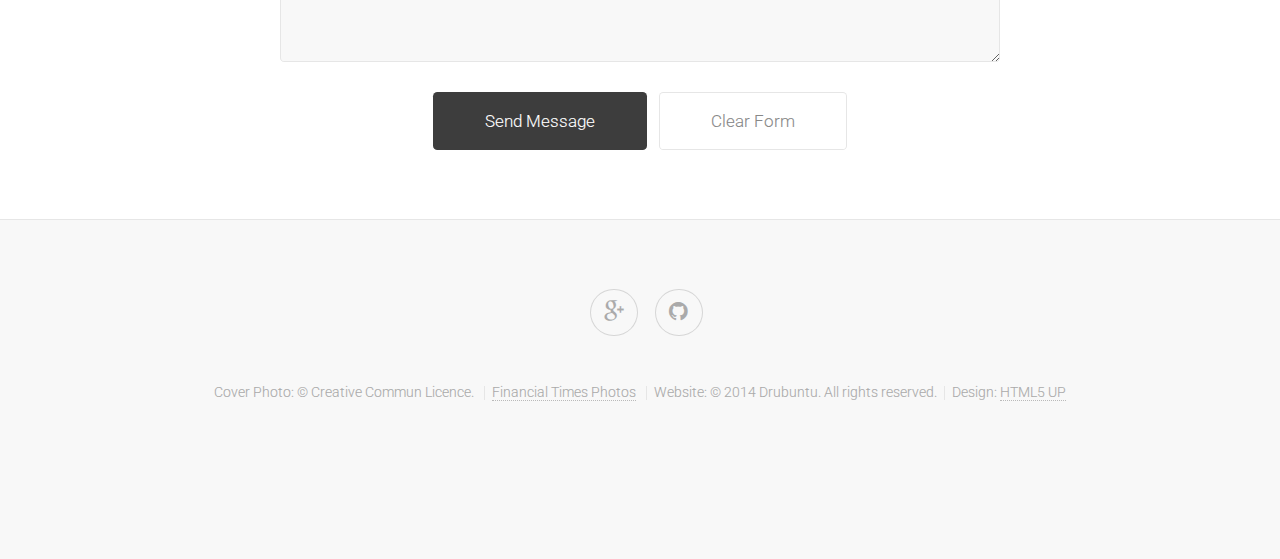
==== commit 4688d67f: "typos again" ====
--- a/index.html
+++ b/index.html
@@ -34,7 +34,7 @@
 			<section id="header" class="dark">
 				<header>
 					<h1>Welcome to Drubuntu</h1>
-					<p>A free Development environment Fro Drupal 7 and Drupal 8</p>
+					<p>A Free Development Environment For Drupal 7 and Drupal 8</p>
 				</header>
 				<footer>
 					<a href="#first" class="button scrolly">Learn more</a>
@@ -377,7 +377,8 @@
 					<ul class="menu">
 						<li>Cover Photo: &copy;  Creative Commun Licence.</li>  <li><a href="https://www.flickr.com/photos/financialtimes/">Financial Times Photos</a></li>
                         <li>Website: &copy; 2014 Drubuntu. All rights reserved.</li><li>Design: <a href="http://html5up.net">HTML5 UP</a></li>
-					</ul>				</div>
+		</ul>				
+                    </div>
 			</section>
 
 	</body>
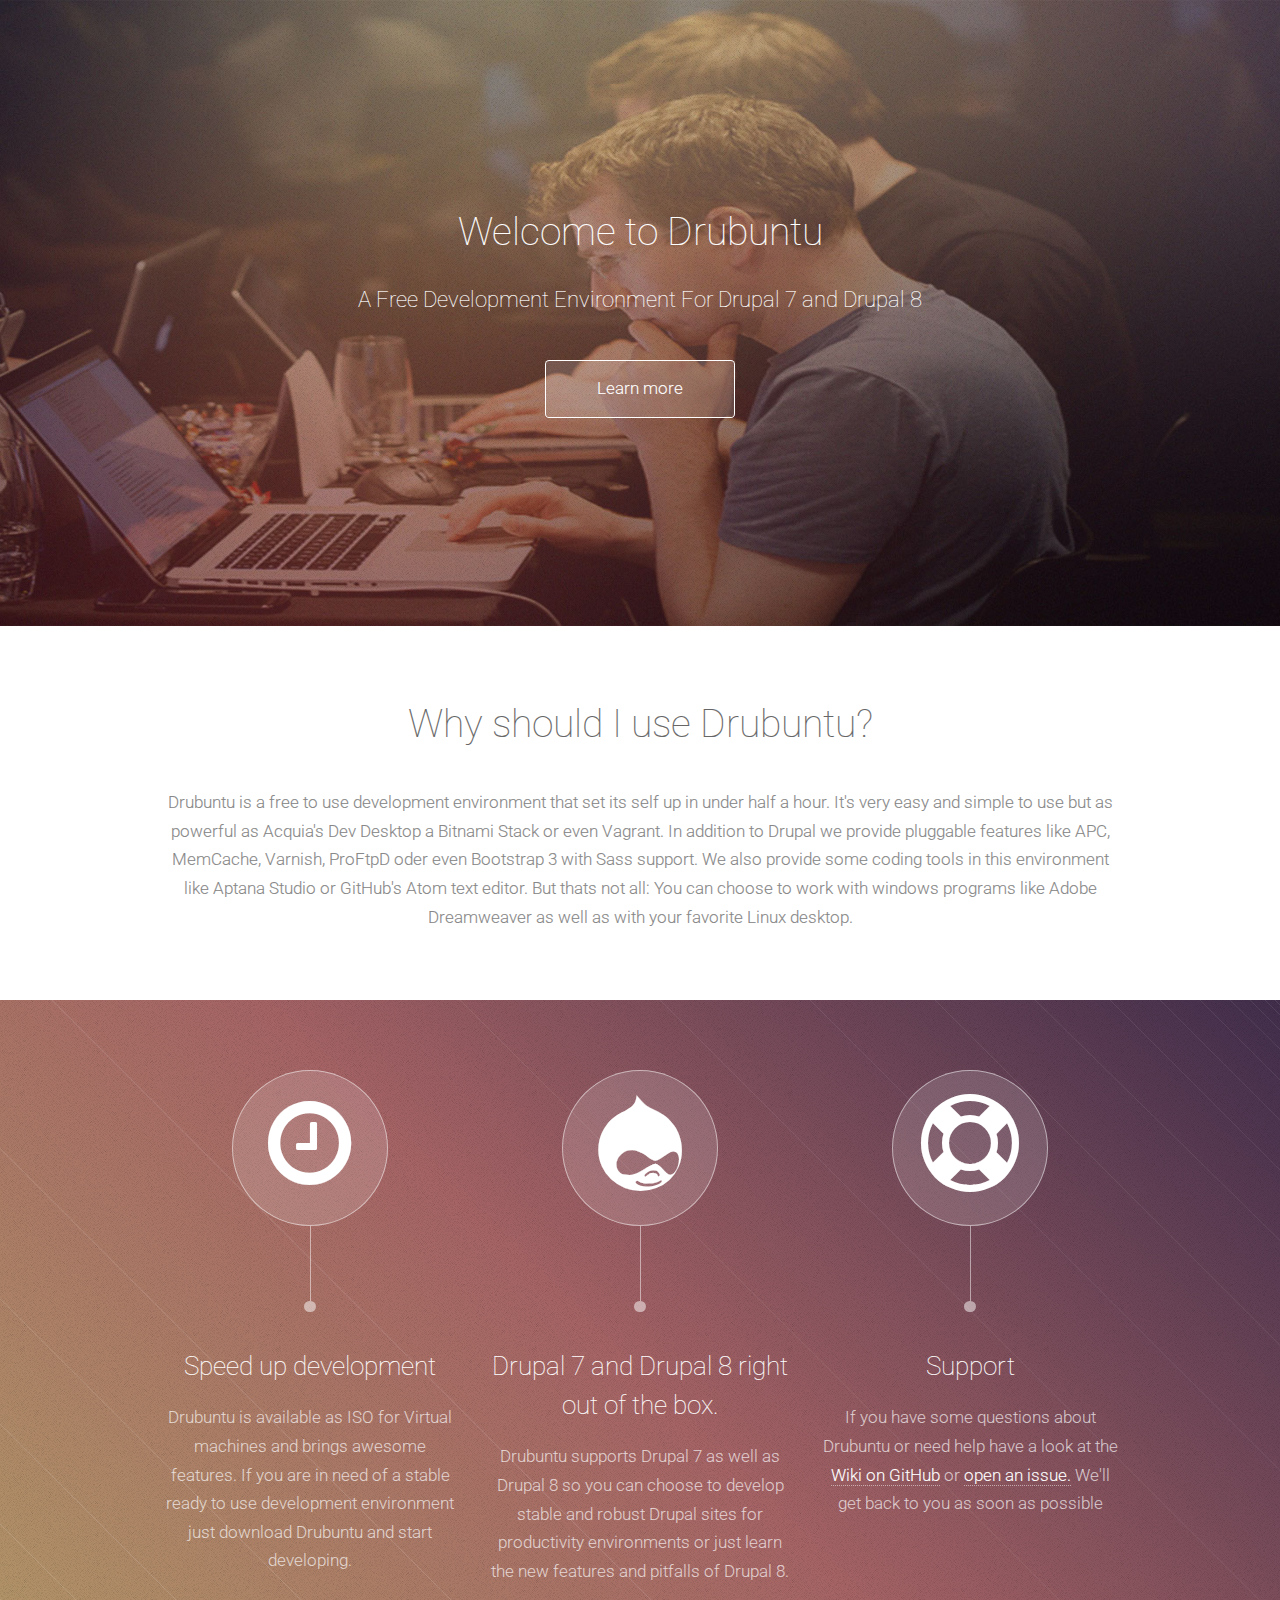
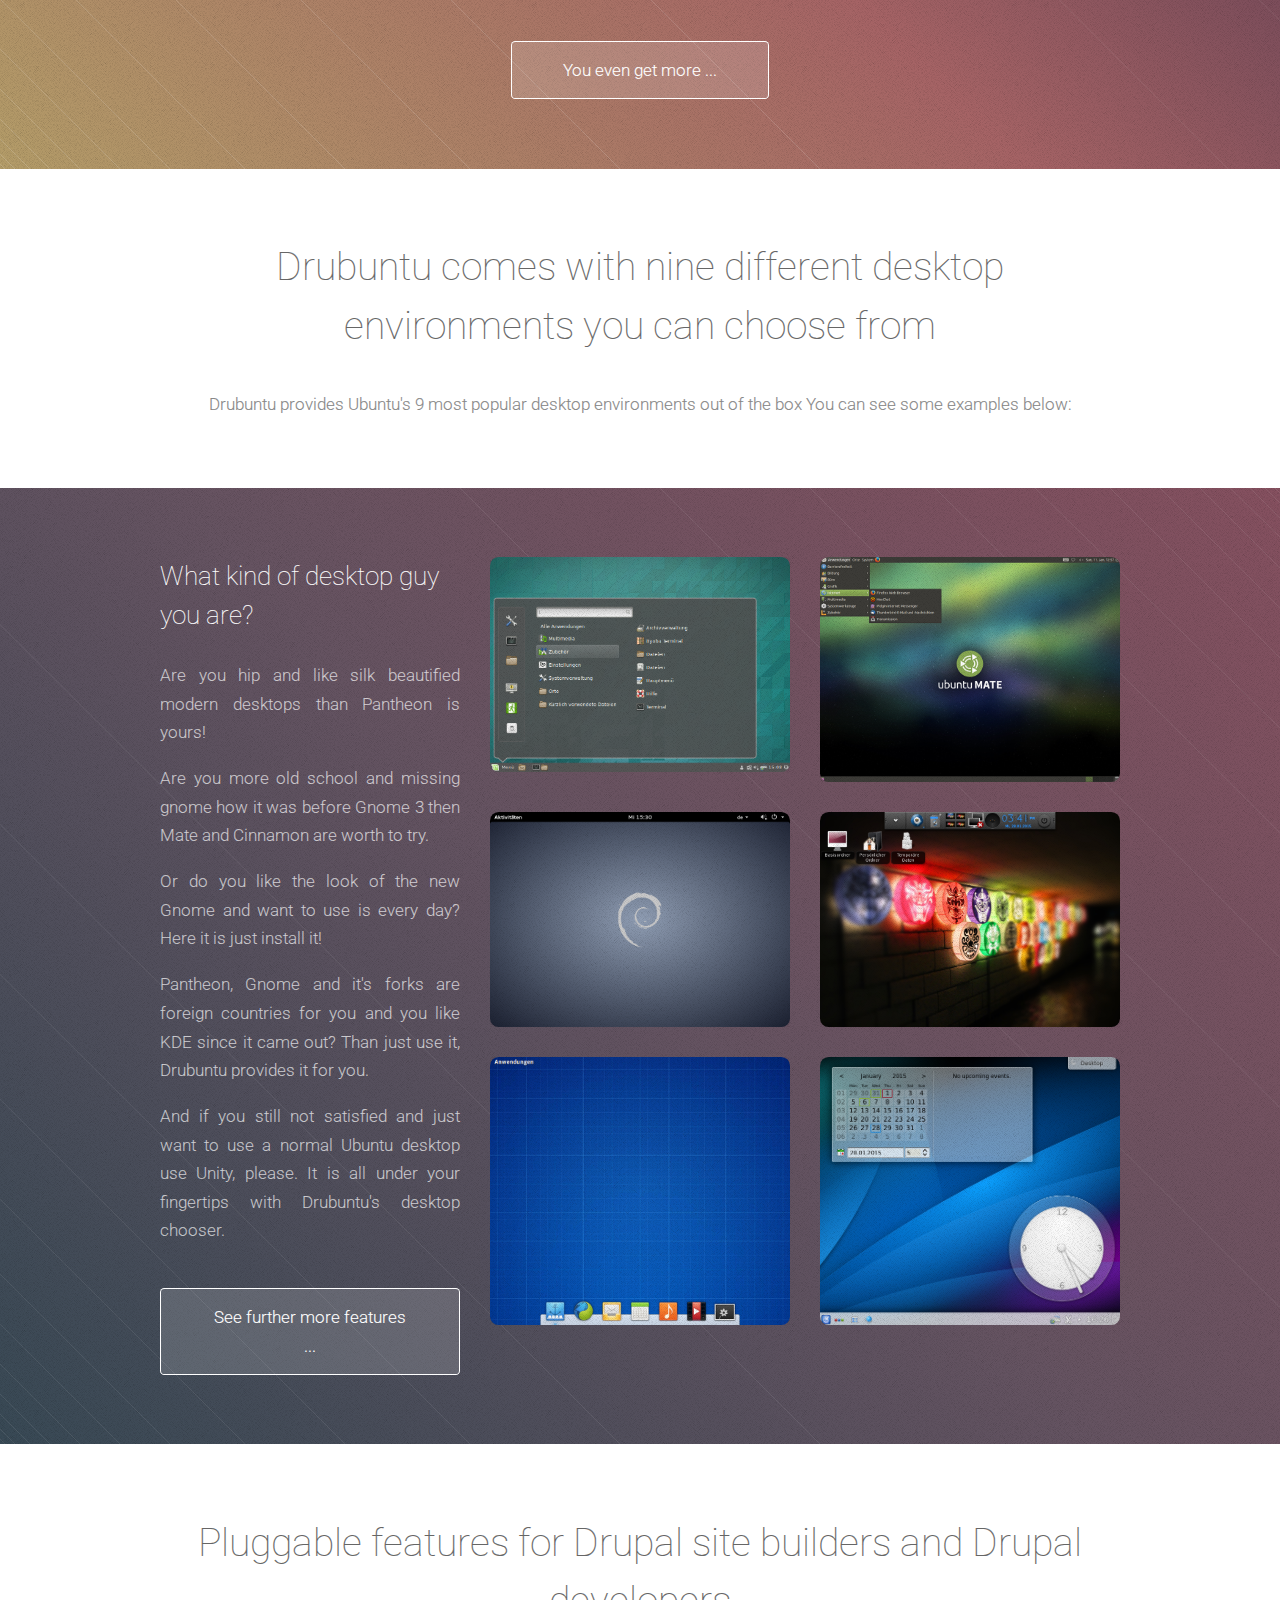
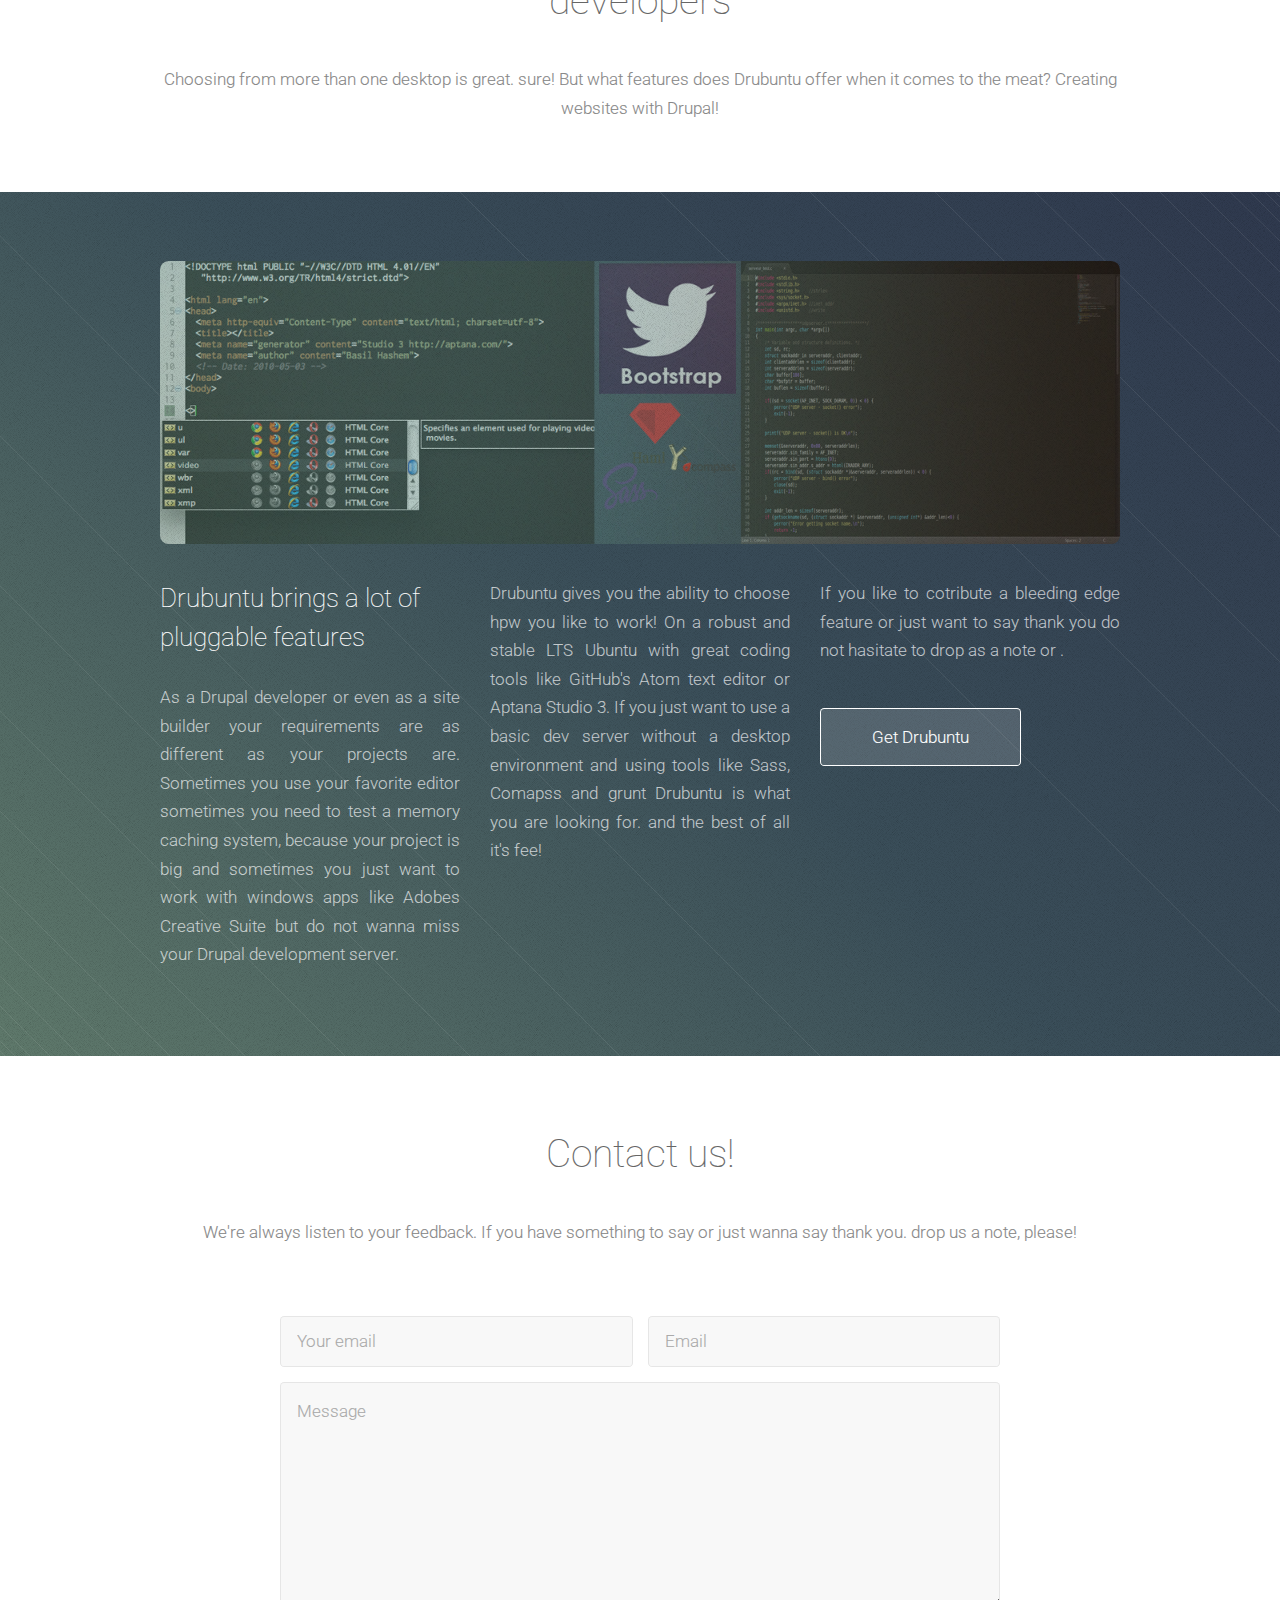
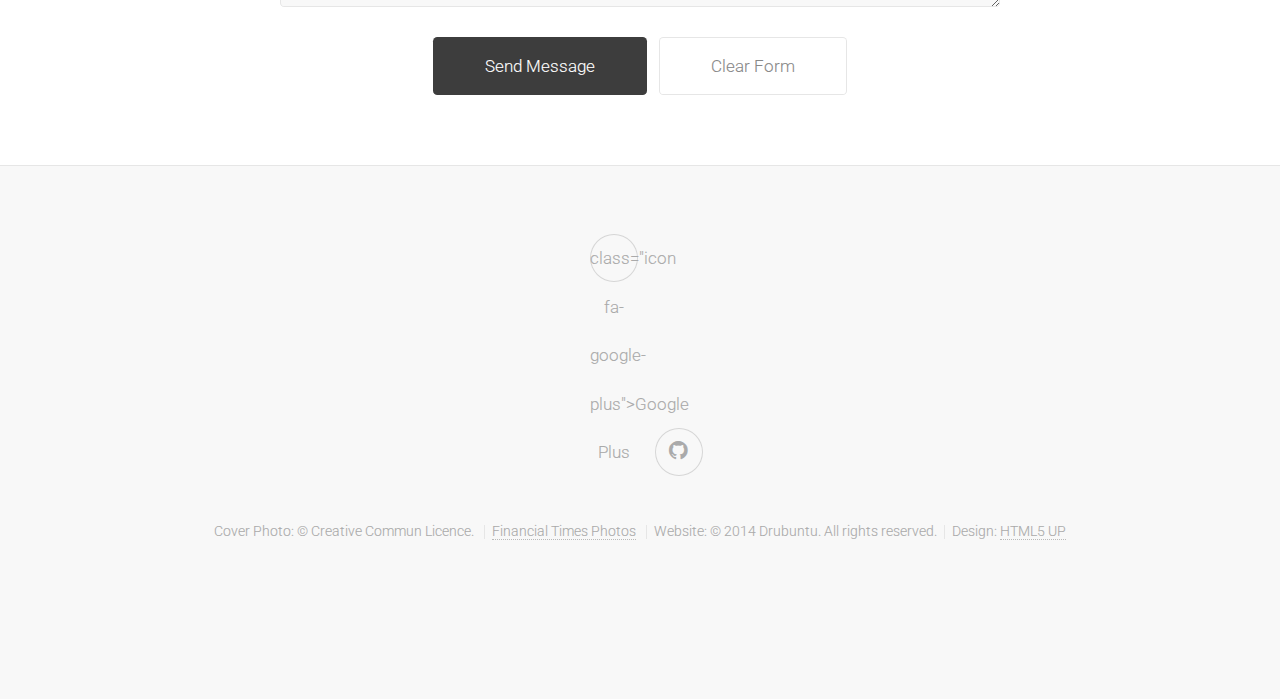
==== commit 353b786d: "Update index.html" ====
--- a/index.html
+++ b/index.html
@@ -46,7 +46,7 @@
 				<header>
 					<div class="container">
 						<h2>Why should I use Drubuntu?</h2>
-						<p>Drubuntu is a free  to use development environment that set its self up in under half a hour. It's very easy and simple to use but as powerful as Acquia's Dev Desktop a Bitnami Stack or even Vagrant. In addition to Drupal we provide pluggable features like APC, MemCache, Varnish, ProFtpD oder even bootstrap with sass support. We also provide some coding tools in this environment like Aptana Studio or GitHub's Atom text editor. But thats not all: You can choose to work with windows programs like Adobe Dreamweaver as well as with your favorite Linux desktop.</p>
+						<p>Drubuntu is a free  to use development environment that set its self up in under half a hour. It's very easy and simple to use but as powerful as Acquia's Dev Desktop a Bitnami Stack or even Vagrant. In addition to Drupal we provide pluggable features like APC, MemCache, Varnish, ProFtpD oder even Bootstrap 3 with Sass support. We also provide some coding tools in this environment like Aptana Studio or GitHub's Atom text editor. But thats not all: You can choose to work with windows programs like Adobe Dreamweaver as well as with your favorite Linux desktop.</p>
 					</div>
 				</header>
 				<div class="content dark style1 featured">
@@ -76,14 +76,14 @@
 									<header>
 										<h3>Support</h3>
 									</header>
-									<p>If you have some questions about drubuntu or need help have a look at the <a href="https://github.com/drubuntu/drubuntu/wiki">Wiki on GitHub</a> or <a href="https://github.com/drubuntu/drubuntu/issues">open an issue.</a> We'll get back to you as soon as possible</p>
+									<p>If you have some questions about Drubuntu or need help have a look at the <a href="https://github.com/drubuntu/drubuntu/wiki">Wiki on GitHub</a> or <a href="https://github.com/drubuntu/drubuntu/issues">open an issue.</a> We'll get back to you as soon as possible</p>
 								</section>
 							</div>
 						</div>
 						<div class="row">
 							<div class="12u">
 								<footer>
-									<a href="#second" class="button scrolly">You even get more...</a>
+									<a href="#second" class="button scrolly">You even get more ...</a>
 								</footer>
 							</div>
 						</div>
@@ -104,9 +104,9 @@
 						<div class="row">
 							<div class="4u">
 								<section>
-									<h3>What kind of Desktop guy you are?</h3>
-									<p>Are you hip and like silk beautified modern desktops than pantheon is yours! 
-									<p>Are you more old School and missing gnome how it was before gnome 3 Than mate and cinnamon ate worth to try.</p> <p>Or do you like the look of the new gnome and want to use is every day? Here it is just install it!</p> <p>Pantheon, Gnome and it's forks are foreign countries for you and you like KDE since it came out? Than just use it, Drubuntu provides it for You.</p> <p>And if you still not satisfied and just not to use a normal Ubuntu desktop use Unity again, please. It is all under your fingertips with Drubuntu's Desktop chooser.</p>
+									<h3>What kind of desktop guy you are?</h3>
+									<p>Are you hip and like silk beautified modern desktops than Pantheon is yours! 
+									<p>Are you more old school and missing gnome how it was before Gnome 3 then Mate and Cinnamon are worth to try.</p> <p>Or do you like the look of the new Gnome and want to use is every day? Here it is just install it!</p> <p>Pantheon, Gnome and it's forks are foreign countries for you and you like KDE since it came out? Than just use it, Drubuntu provides it for you.</p> <p>And if you still not satisfied and just  want to use a normal Ubuntu desktop use Unity, please. It is all under your fingertips with Drubuntu's desktop chooser.</p>
 									<footer>
 										<a href="#third" class="button scrolly">See further more features ...</a>
 									</footer>
@@ -135,8 +135,8 @@
 			<section id="third" class="main">
 				<header>
 					<div class="container">
-						<h2>Pluggable features For Drupal site builders and Drupal developers</h2>
-						<p>Choosing from more than one desktop is great. sure! But what features does Drubuntu offer when it comes to the meat? Designing websites with Drupal!</p>
+						<h2>Pluggable features for Drupal site builders and Drupal developers</h2>
+						<p>Choosing from more than one desktop is great. sure! But what features does Drubuntu offer when it comes to the meat? Creating websites with Drupal!</p>
 					</div>
 				</header>
 				<div class="content dark style3">
@@ -145,13 +145,13 @@
 						<div class="row">
 							<div class="4u">
 								<h3>Drubuntu brings a lot of pluggable features</h3>
-								<p>As a Drupal developer or even as a site builder your recommendations are as different as your projects are. Sometimes you use your favorite editor sometimes you need to test a memory cache, because your project is big and sometimes you just want to work with windows apps like Adobes creative suite but do not wanna miss your Drupal development server.</p>
-							</div>
-							<div class="4u">
-								<p>Drubuntu  gives you the ability to choose if you like to work on a robust and stable LTS Ubuntu with great coding tools like GitHub's Atom Test editor or Aptana Studio 3 or fi you just want to use a basic dev derver without a desktop environment and usin tools like Adobes Creative Suite basic on Windows. It is up to you!</p>
-							</div>
-							<div class="4u">
-								<p>Biside that you can work with coding tools like sass, compass and task automaters like grunt. These tools are avialabele right after the first boot evn without a desktop</p>If you are familiar with Sass, compass Haml and grunt you can start developing Drupal 7 websites with bootsrap and support for sass right out of the box.<p>If you like Drubuntu or like to cotribute a bleeding edge feature do not hasitate to drop as a note or join us on GitHub.</p>
+								<p>As a Drupal developer or even as a site builder your requirements are as different as your projects are. Sometimes you use your favorite editor sometimes you need to test a memory caching system, because your project is big and sometimes you just want to work with windows apps like Adobes Creative Suite but do not wanna miss your Drupal development server.</p>
+							</div>
+							<div class="4u">
+								<p>Drubuntu  gives you the ability to choose hpw you like to work! On a robust and stable LTS Ubuntu with great coding tools like GitHub's Atom text editor or Aptana Studio 3. If you just want to use a basic dev server without a desktop environment and using tools like Sass, Comapss and grunt Drubuntu is what you are looking for. and the best of all it's fee!</p>
+							</div>
+							<div class="4u">
+								<p>If you like to cotribute a bleeding edge feature or just want to say thank you do not hasitate to drop as a note or <a href="http://github.com/drubuntu"join us on GitHub</a></a>.</p>
 								<footer>
 									<a href="https://github.com/drubuntu/installation" class="button scrolly">Get Drubuntu</a>
 								</footer>
@@ -370,7 +370,7 @@
 		<!-- Footer -->
 			<section id="footer">
 				<ul class="icons">
-					<li><a href="https://www.google.com/+DrubuntuInfo?_ga=1.209186322.1280539663.1422460199" class="icon fa-google-plus"><span class="label">Google Plus</span></a></li>
+					<li><a href="https://plus.google.com/+DrubuntuInfo" rel="publisher"> class="icon fa-google-plus"><span class="label">Google Plus</span></a></li>
 					<li><a href="https://github.com/drubuntu" class="icon fa-github"><span class="label">GitHub</span></a></li>
 				</ul>
 				<div class="copyright">
@@ -382,4 +382,4 @@
 			</section>
 
 	</body>
-</html>+</html>
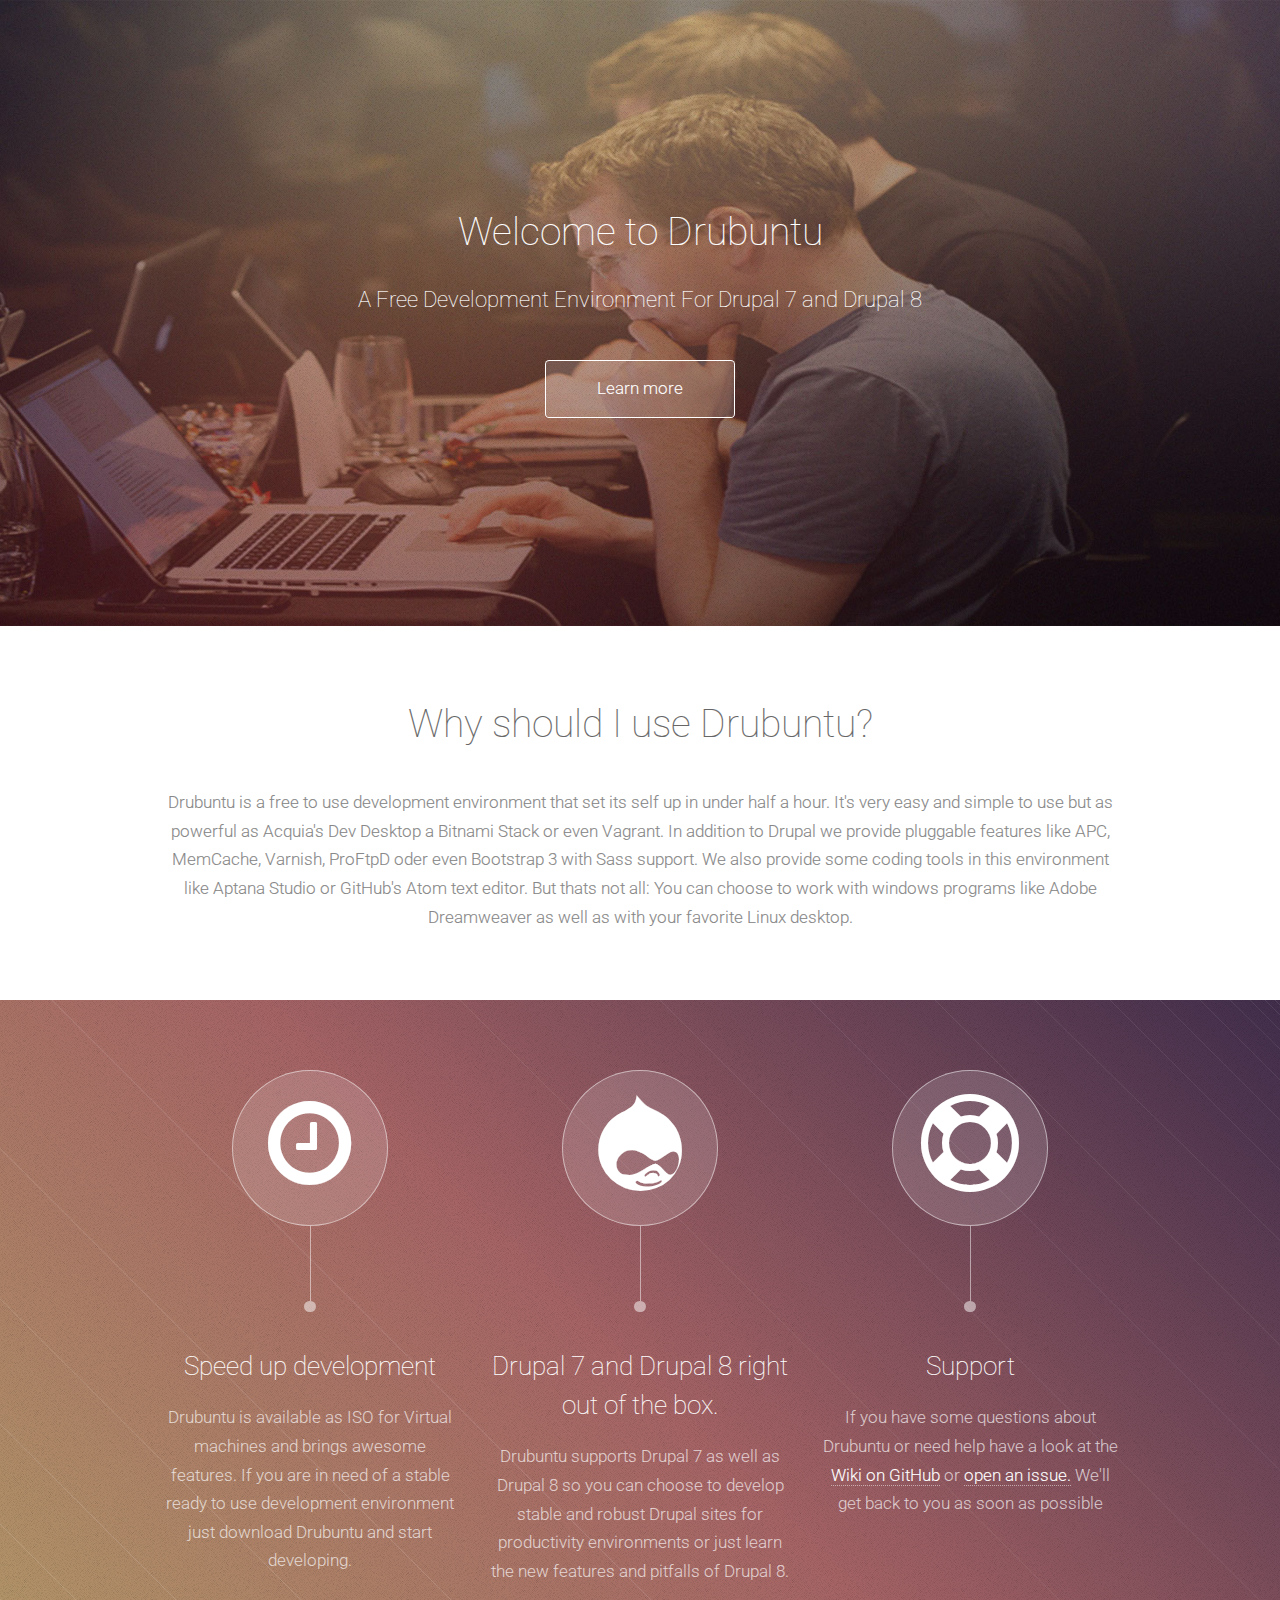
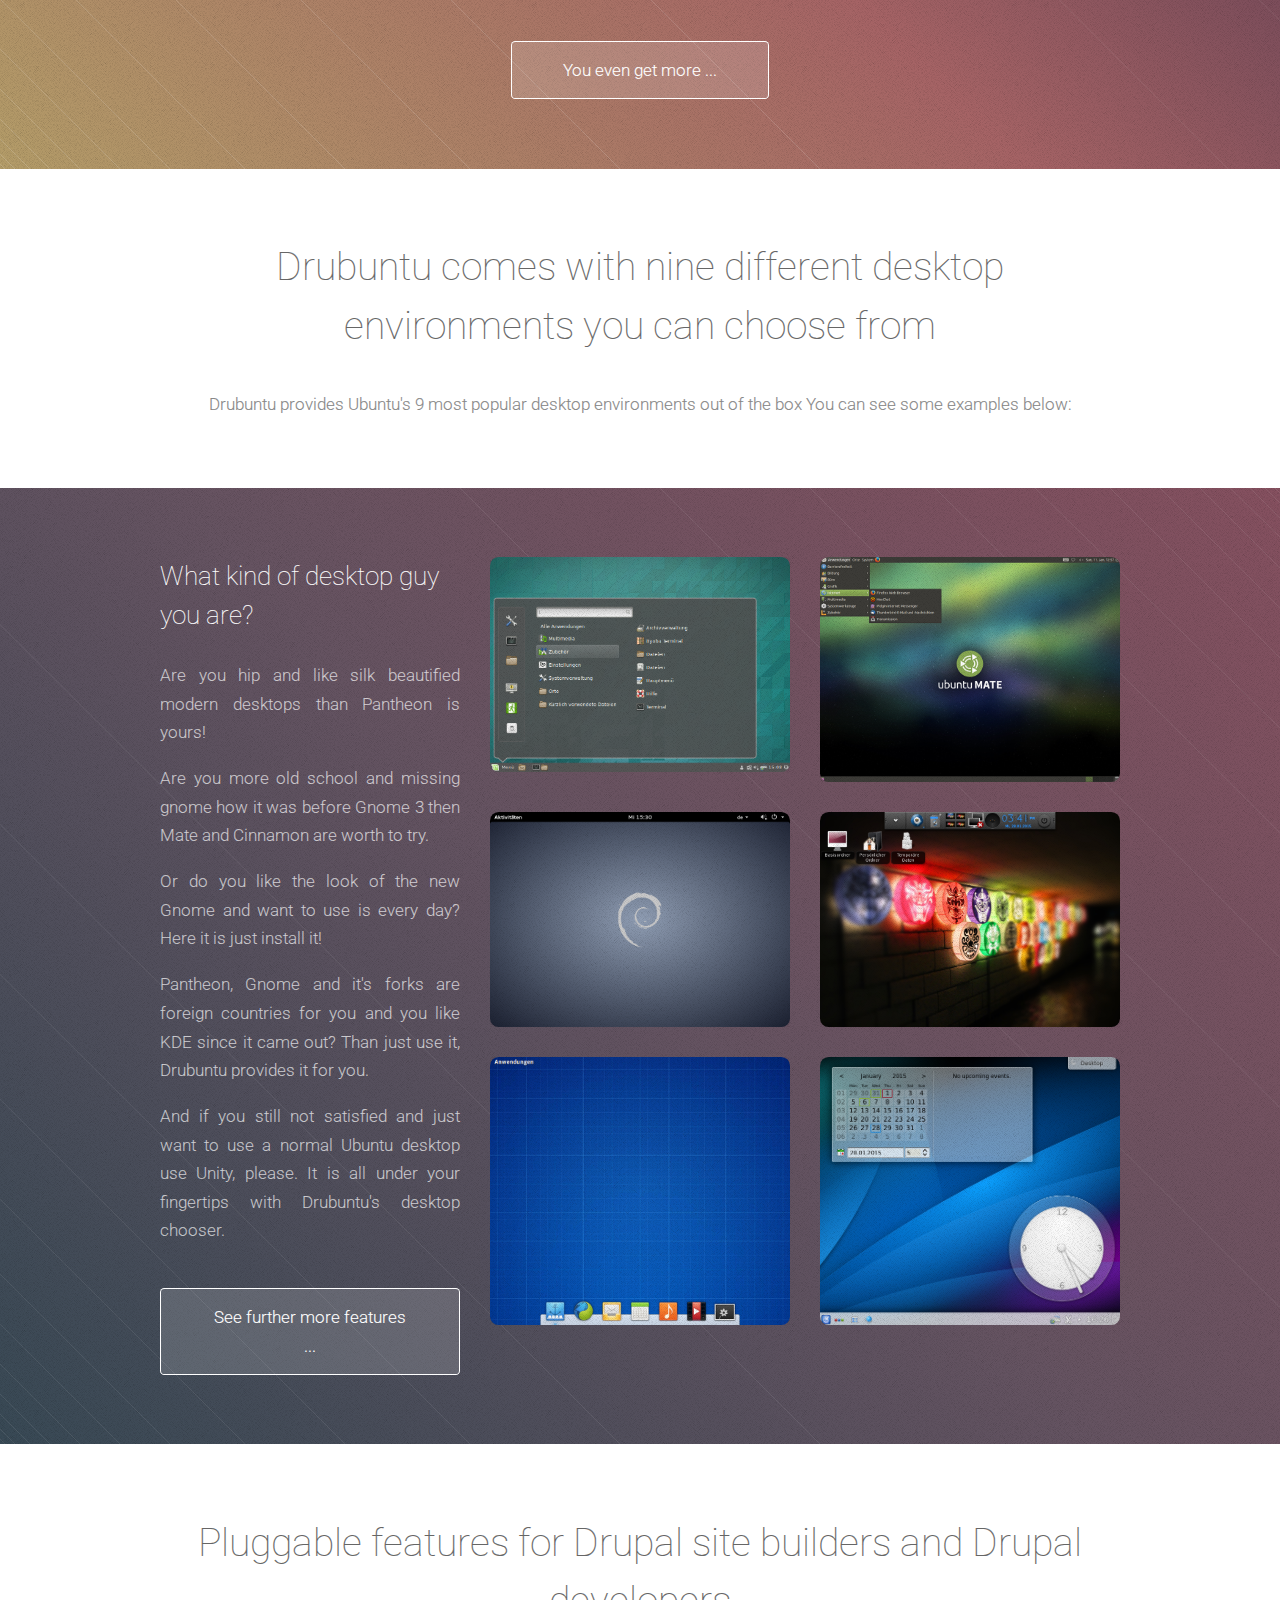
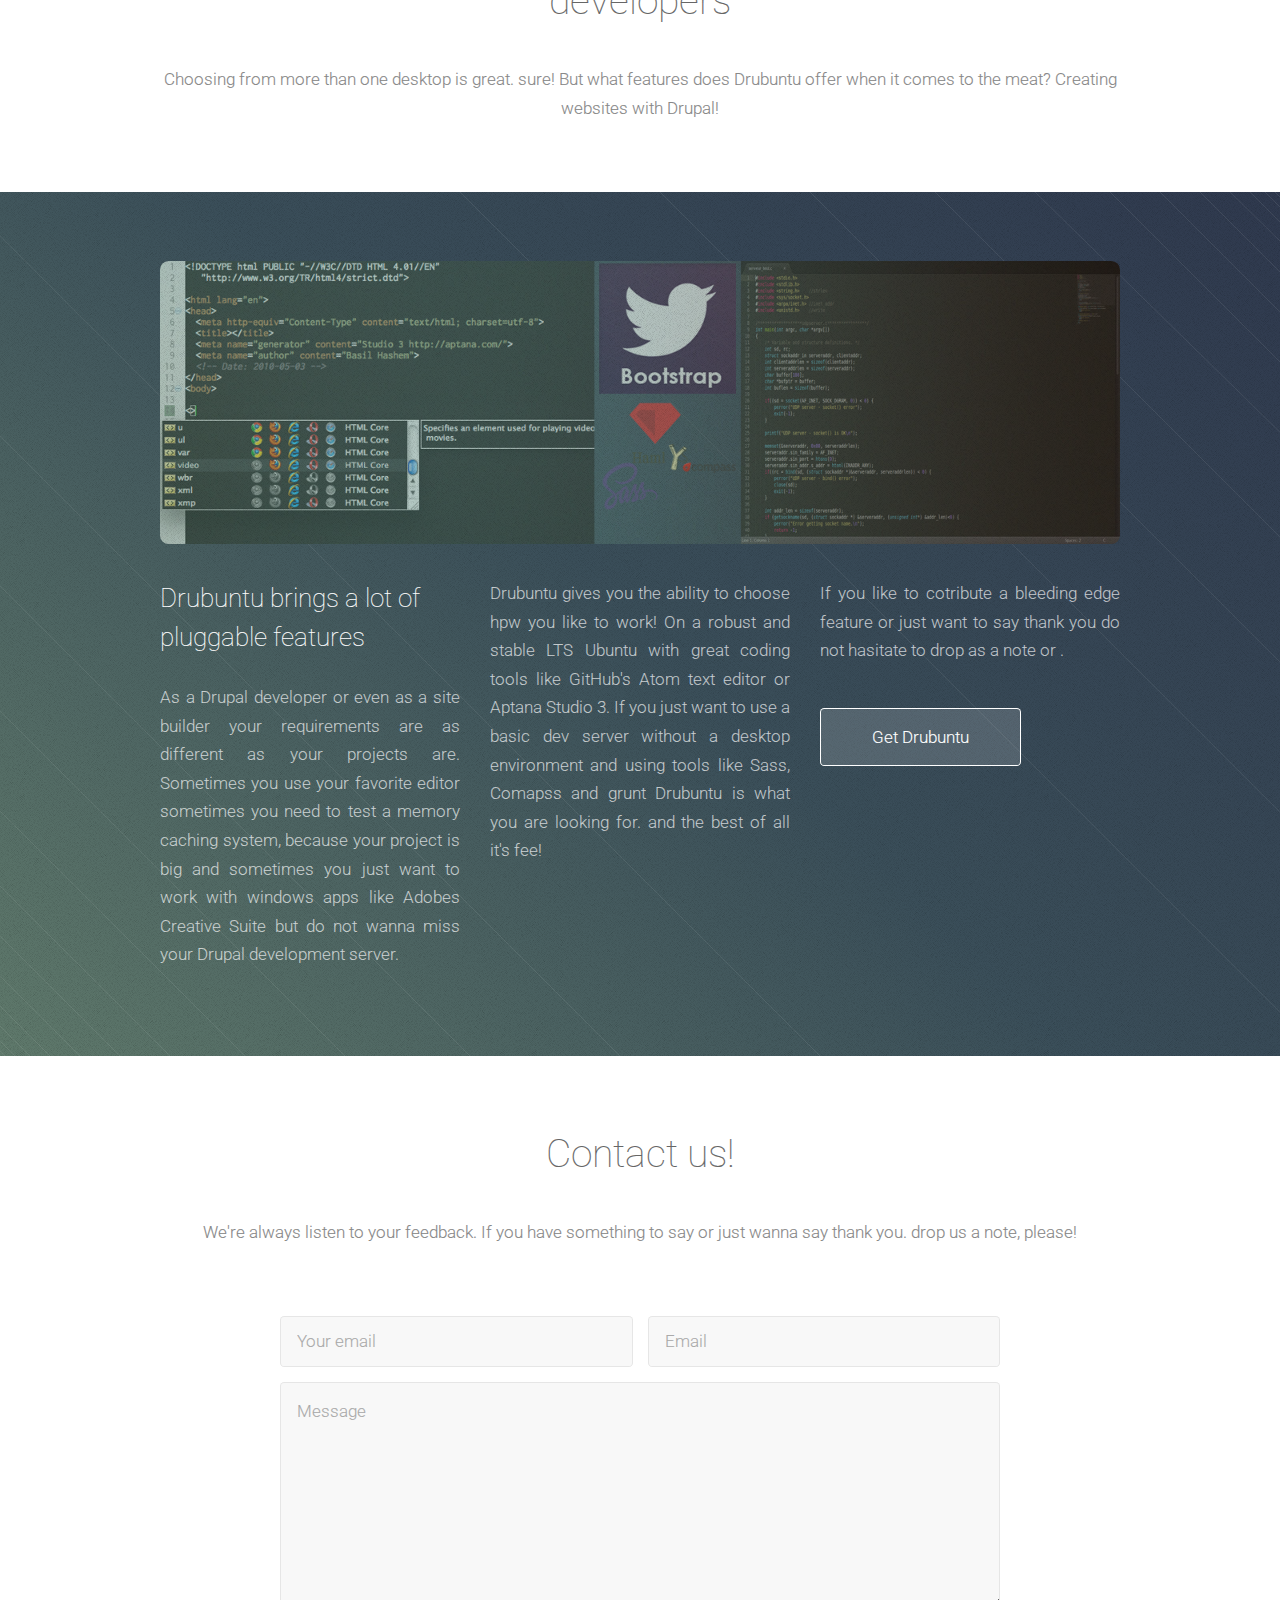
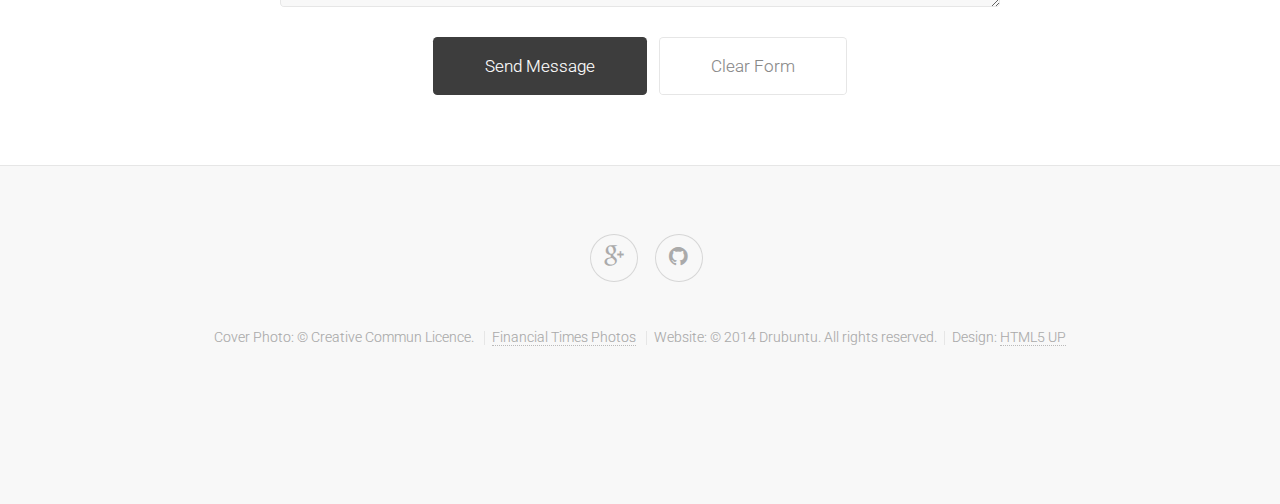
==== commit 67fede8f: "Update index.html" ====
--- a/index.html
+++ b/index.html
@@ -370,7 +370,7 @@
 		<!-- Footer -->
 			<section id="footer">
 				<ul class="icons">
-					<li><a href="https://plus.google.com/+DrubuntuInfo" rel="publisher"> class="icon fa-google-plus"><span class="label">Google Plus</span></a></li>
+					<li><a href="https://plus.google.com/+DrubuntuInfo" rel="publisher" class="icon fa-google-plus"><span class="label">Google Plus</span></a></li>
 					<li><a href="https://github.com/drubuntu" class="icon fa-github"><span class="label">GitHub</span></a></li>
 				</ul>
 				<div class="copyright">
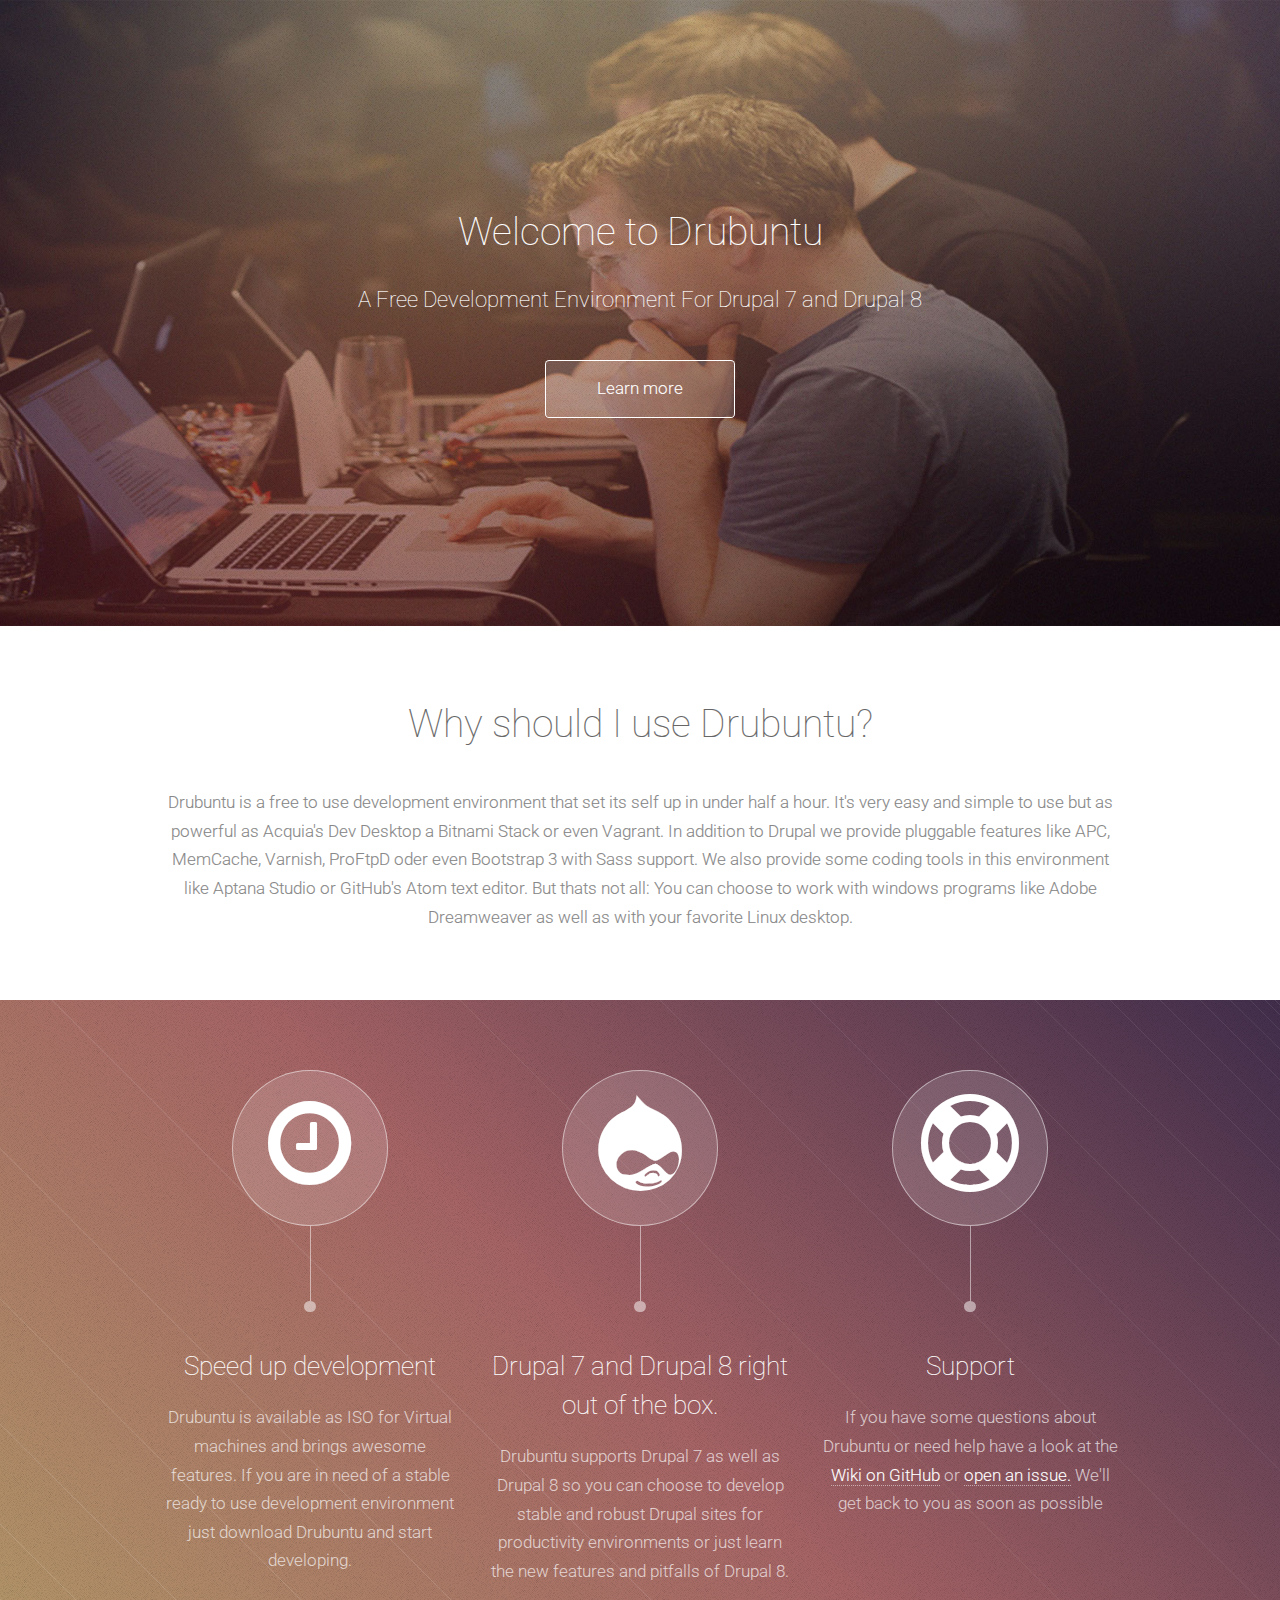
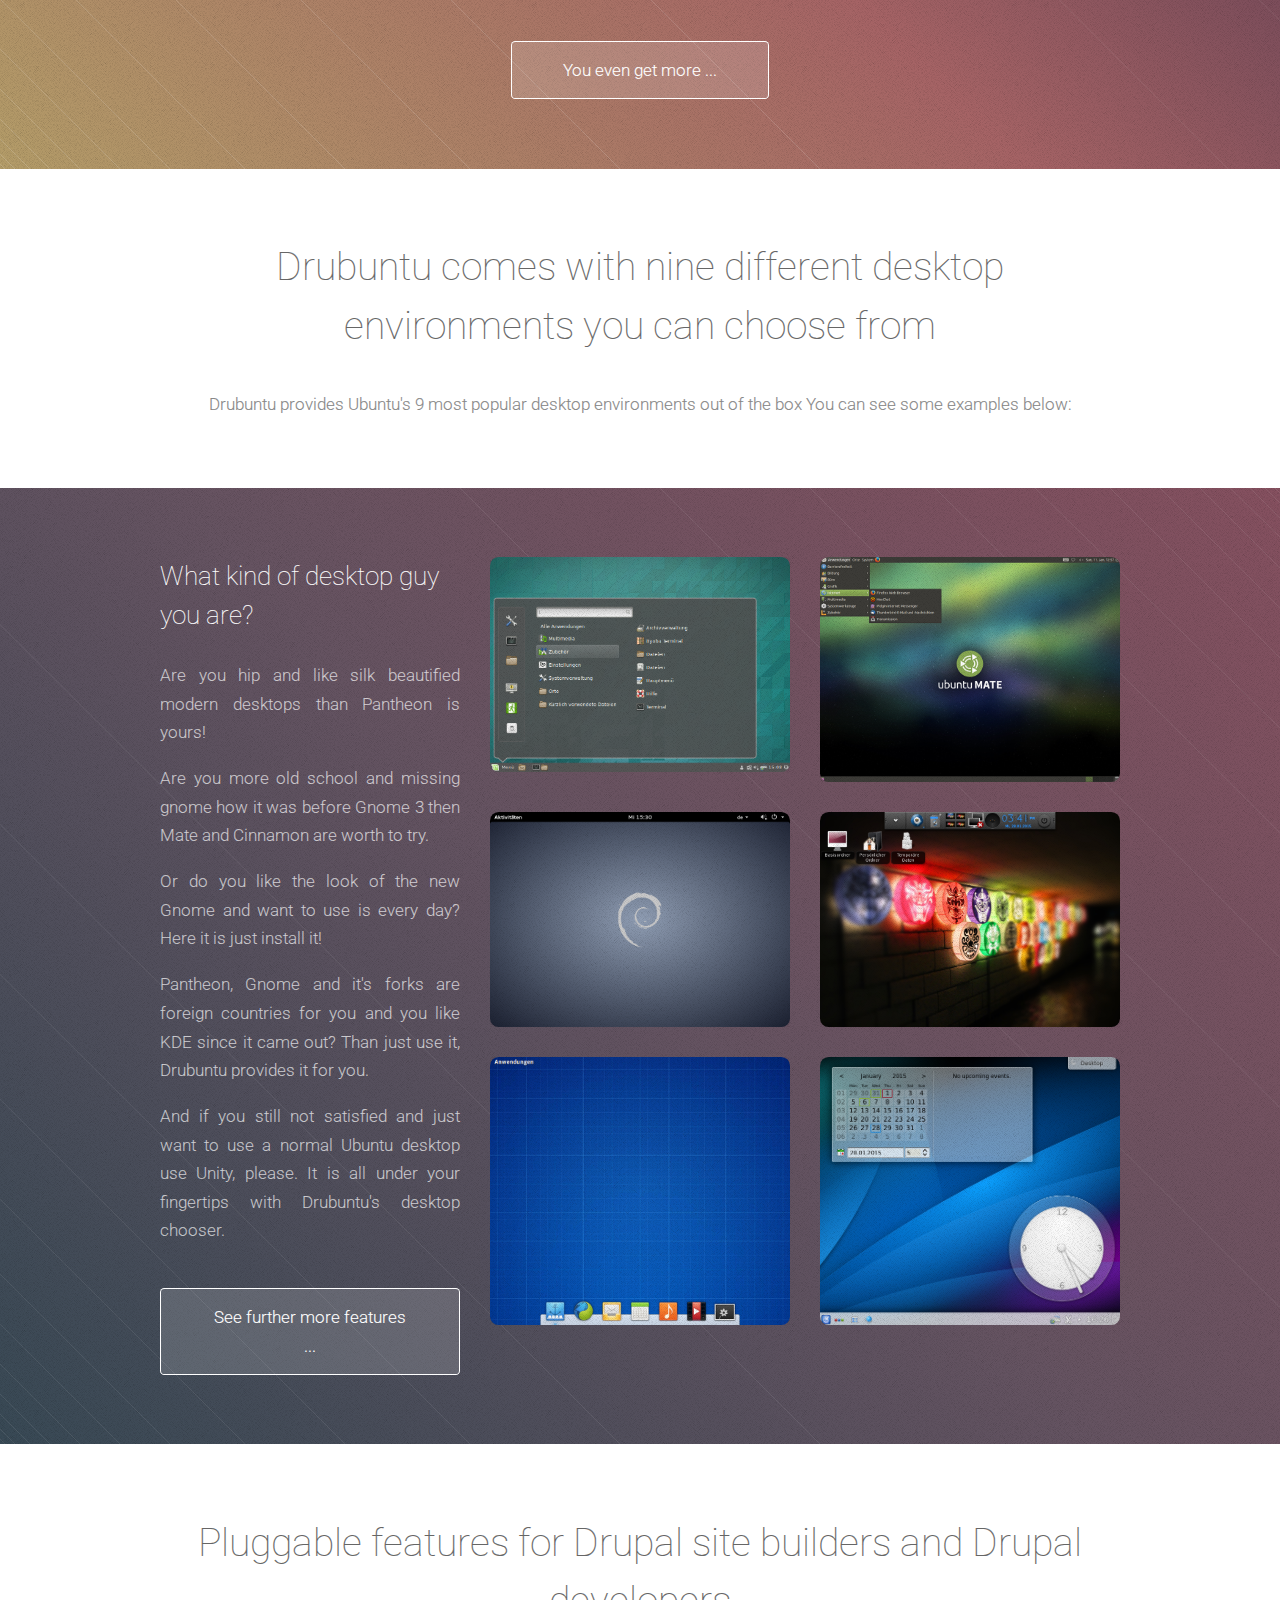
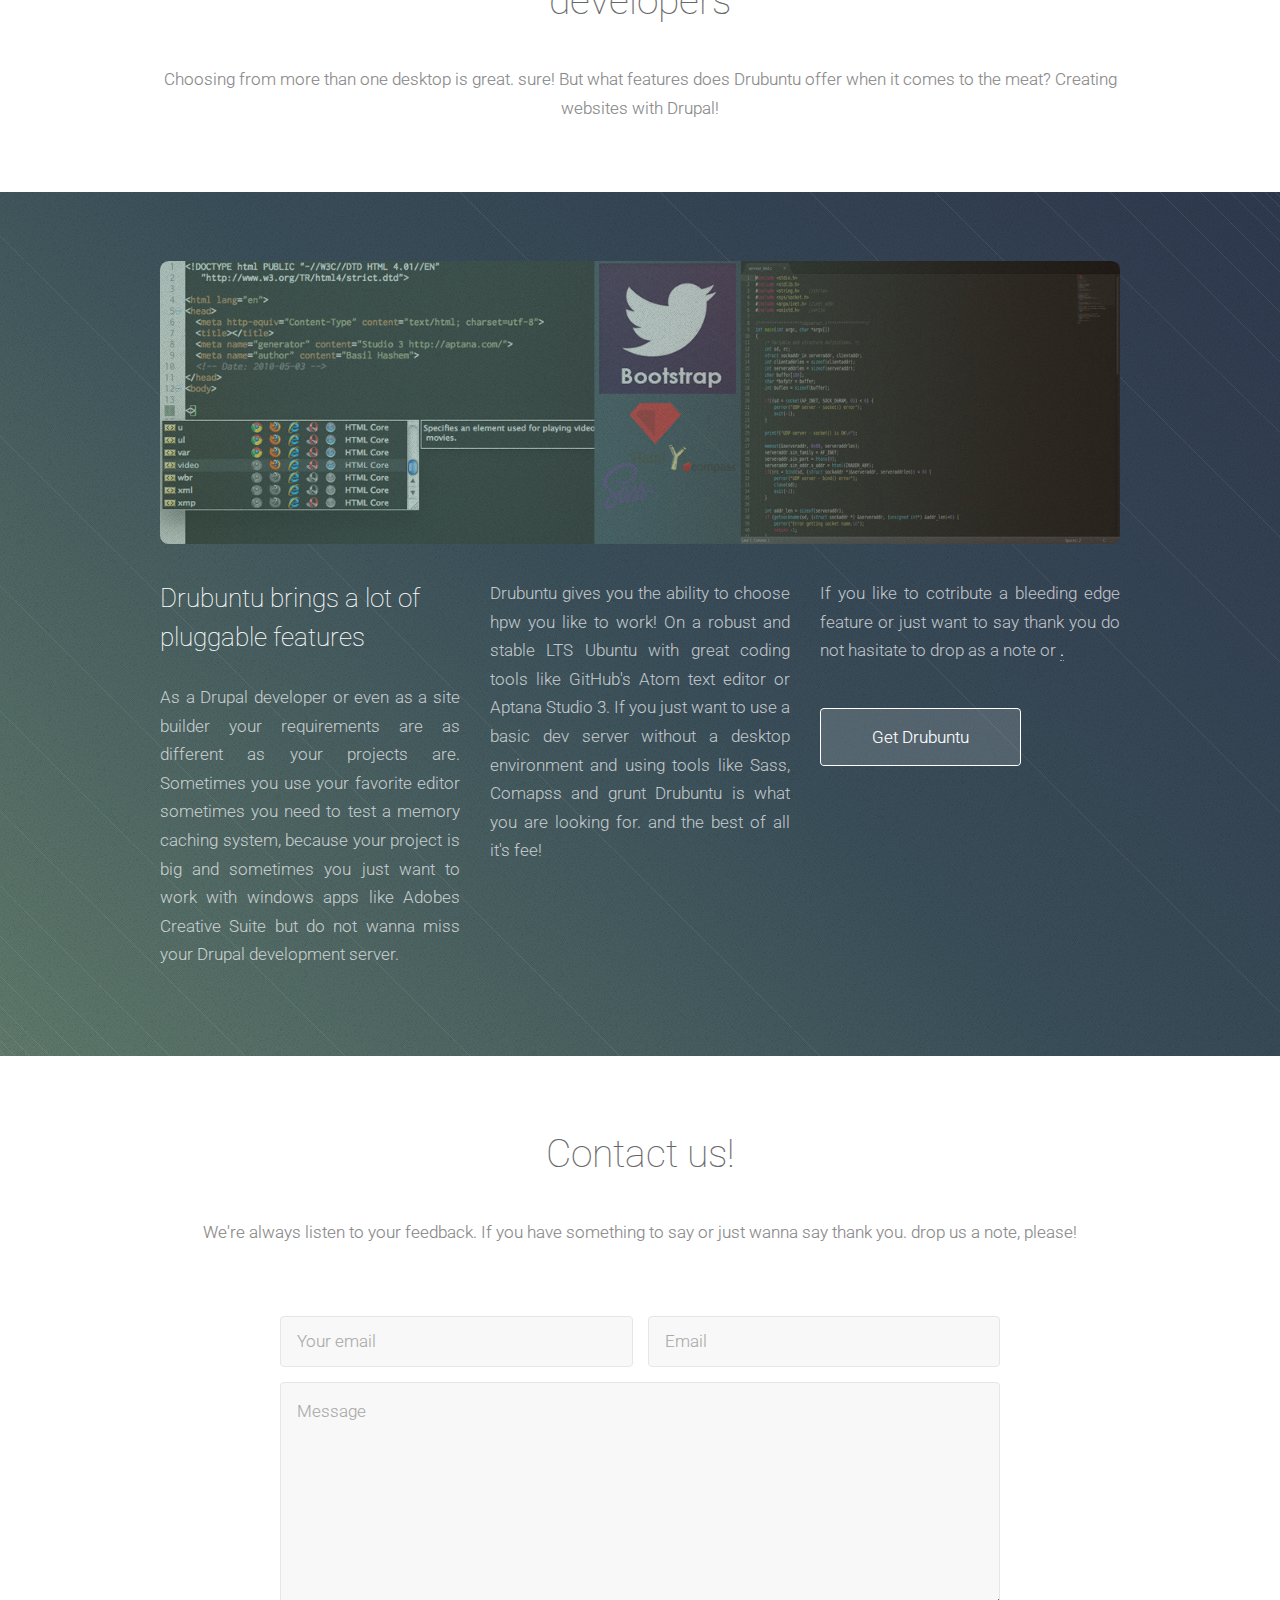
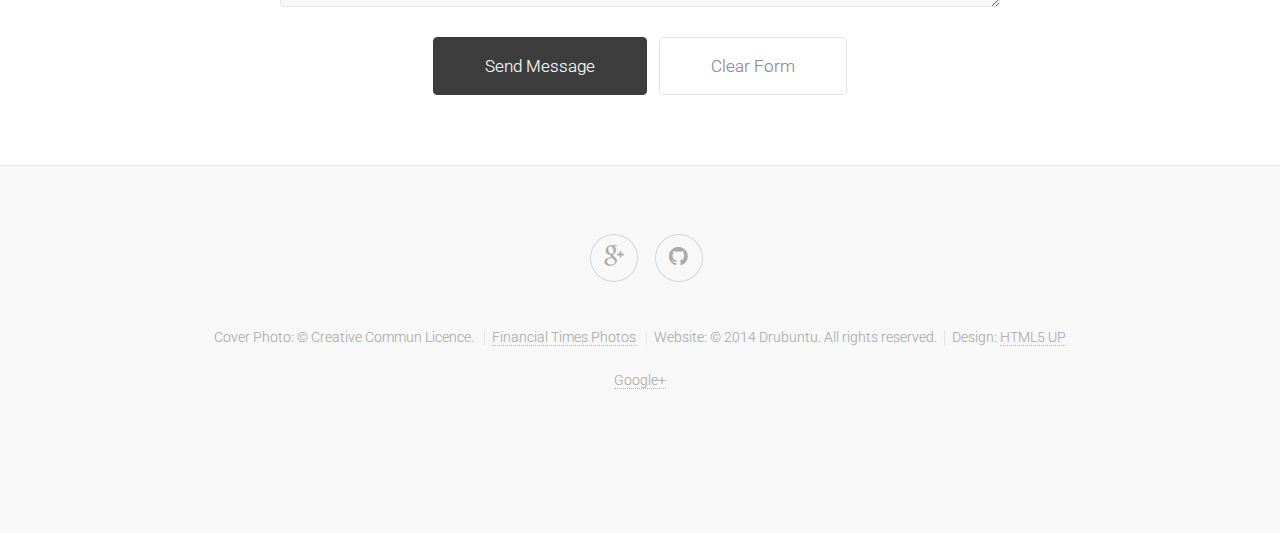
==== commit 2953f810: "Update index.html" ====
--- a/index.html
+++ b/index.html
@@ -151,7 +151,7 @@
 								<p>Drubuntu  gives you the ability to choose hpw you like to work! On a robust and stable LTS Ubuntu with great coding tools like GitHub's Atom text editor or Aptana Studio 3. If you just want to use a basic dev server without a desktop environment and using tools like Sass, Comapss and grunt Drubuntu is what you are looking for. and the best of all it's fee!</p>
 							</div>
 							<div class="4u">
-								<p>If you like to cotribute a bleeding edge feature or just want to say thank you do not hasitate to drop as a note or <a href="http://github.com/drubuntu"join us on GitHub</a></a>.</p>
+								<p>If you like to cotribute a bleeding edge feature or just want to say thank you do not hasitate to drop as a note or <a href="http://github.com/drubuntu"join us on GitHub</a>.</p>
 								<footer>
 									<a href="https://github.com/drubuntu/installation" class="button scrolly">Get Drubuntu</a>
 								</footer>
@@ -377,7 +377,9 @@
 					<ul class="menu">
 						<li>Cover Photo: &copy;  Creative Commun Licence.</li>  <li><a href="https://www.flickr.com/photos/financialtimes/">Financial Times Photos</a></li>
                         <li>Website: &copy; 2014 Drubuntu. All rights reserved.</li><li>Design: <a href="http://html5up.net">HTML5 UP</a></li>
-		</ul>				
+		</ul>
+<a href="https://plus.google.com/+DrubuntuInfo" rel="publisher">Google+</a>
+				
                     </div>
 			</section>
 
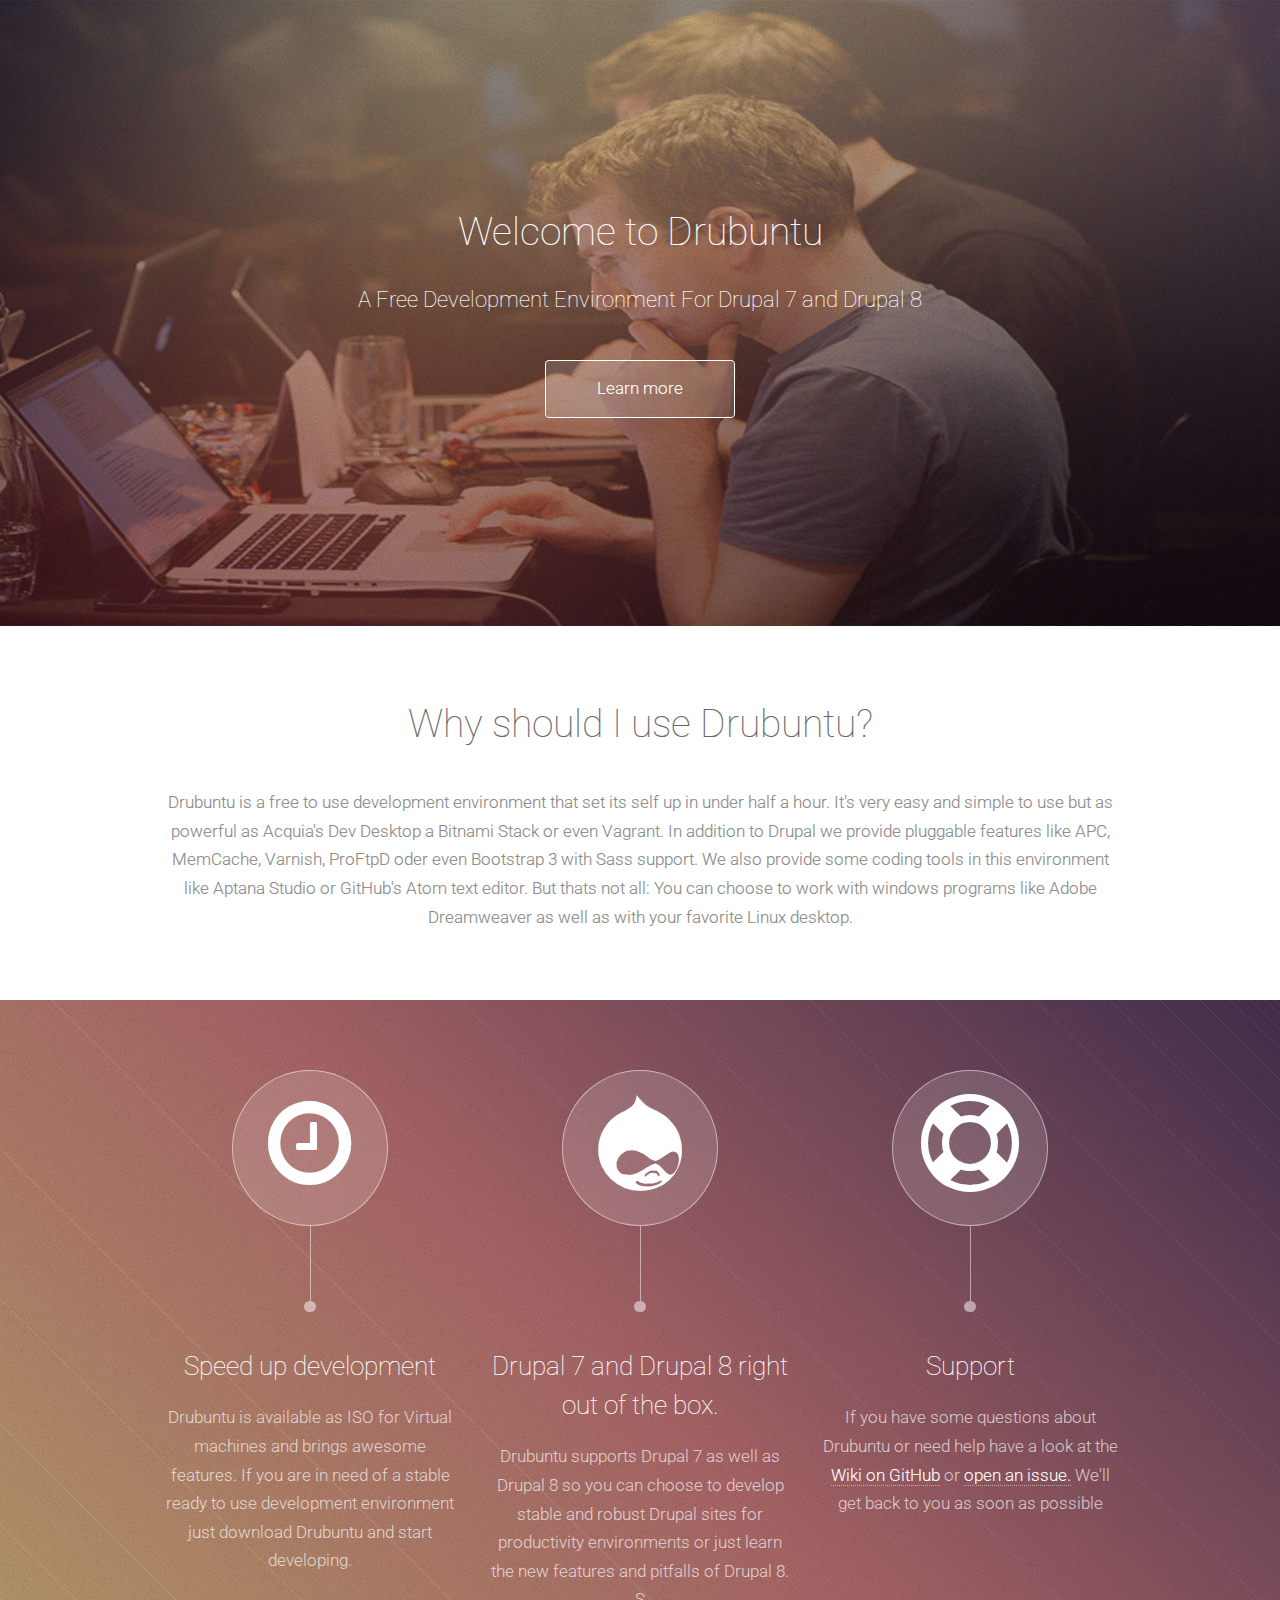
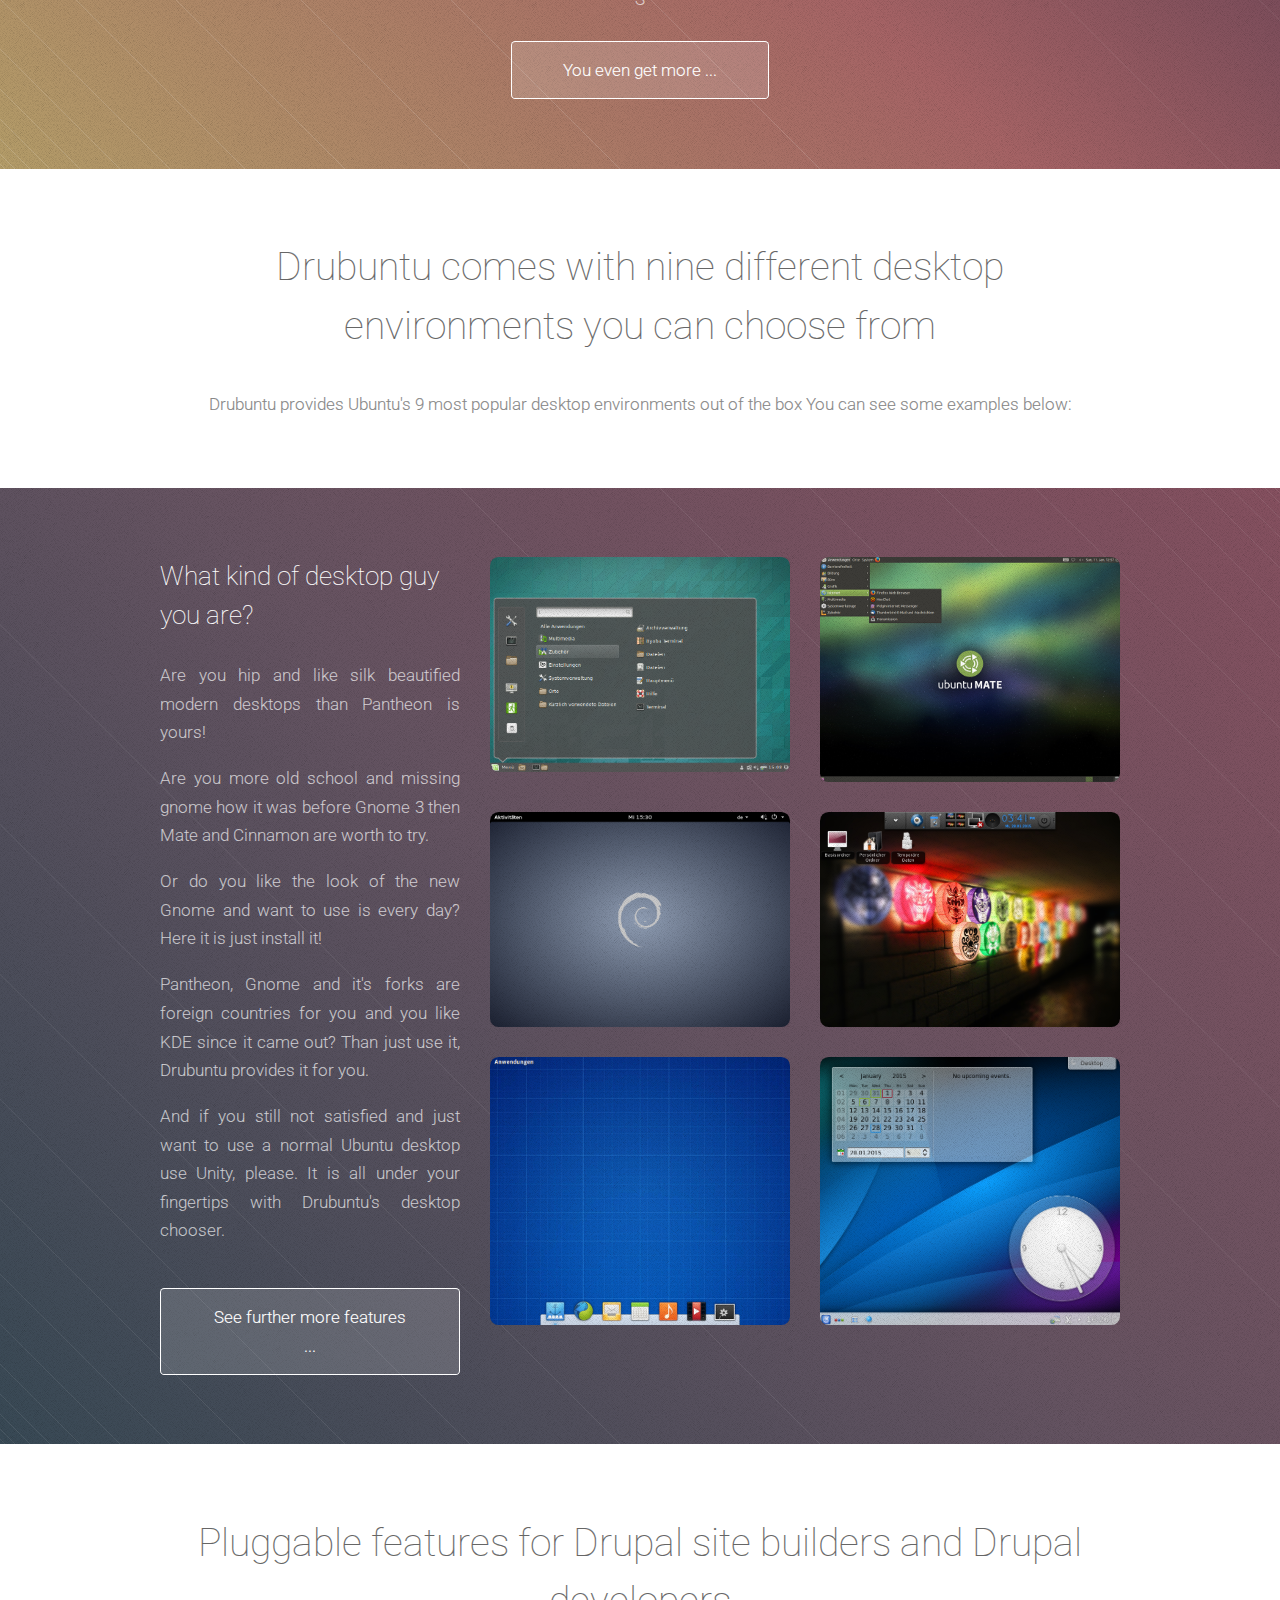
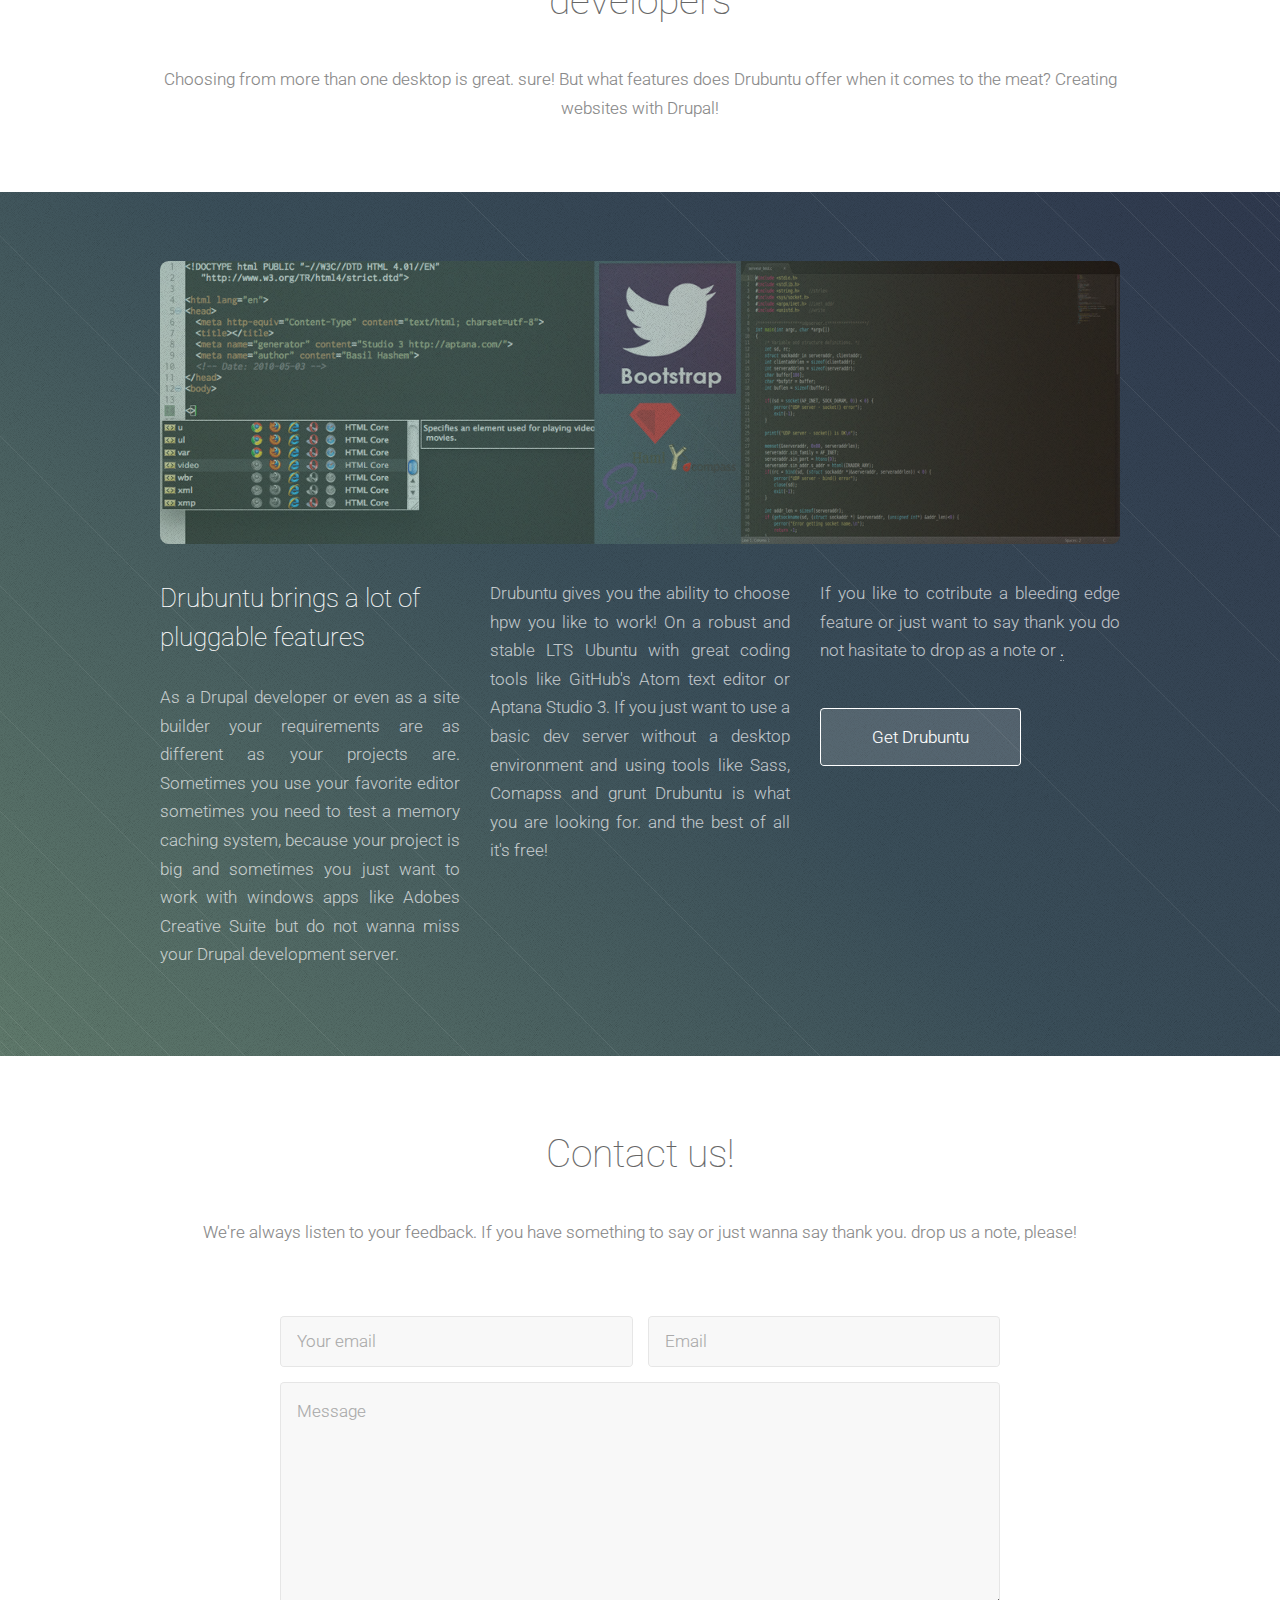
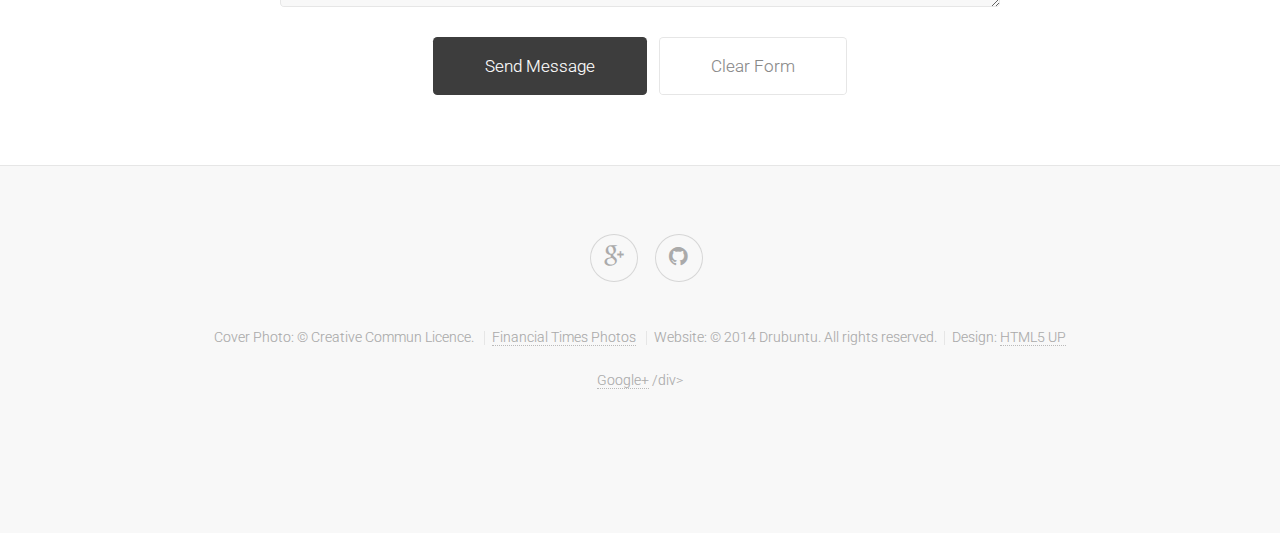
==== commit f473bcea: "typo corrected" ====
--- a/index.html
+++ b/index.html
@@ -80,7 +80,7 @@
 								</section>
 							</div>
 						</div>
-						<div class="row">
+	S					<div class="row">
 							<div class="12u">
 								<footer>
 									<a href="#second" class="button scrolly">You even get more ...</a>
@@ -148,7 +148,7 @@
 								<p>As a Drupal developer or even as a site builder your requirements are as different as your projects are. Sometimes you use your favorite editor sometimes you need to test a memory caching system, because your project is big and sometimes you just want to work with windows apps like Adobes Creative Suite but do not wanna miss your Drupal development server.</p>
 							</div>
 							<div class="4u">
-								<p>Drubuntu  gives you the ability to choose hpw you like to work! On a robust and stable LTS Ubuntu with great coding tools like GitHub's Atom text editor or Aptana Studio 3. If you just want to use a basic dev server without a desktop environment and using tools like Sass, Comapss and grunt Drubuntu is what you are looking for. and the best of all it's fee!</p>
+								<p>Drubuntu  gives you the ability to choose hpw you like to work! On a robust and stable LTS Ubuntu with great coding tools like GitHub's Atom text editor or Aptana Studio 3. If you just want to use a basic dev server without a desktop environment and using tools like Sass, Comapss and grunt Drubuntu is what you are looking for. and the best of all it's free!</p>
 							</div>
 							<div class="4u">
 								<p>If you like to cotribute a bleeding edge feature or just want to say thank you do not hasitate to drop as a note or <a href="http://github.com/drubuntu"join us on GitHub</a>.</p>
@@ -369,7 +369,7 @@
 			
 		<!-- Footer -->
 			<section id="footer">
-				<ul class="icons">
+             		<ul class="icons">
 					<li><a href="https://plus.google.com/+DrubuntuInfo" rel="publisher" class="icon fa-google-plus"><span class="label">Google Plus</span></a></li>
 					<li><a href="https://github.com/drubuntu" class="icon fa-github"><span class="label">GitHub</span></a></li>
 				</ul>
@@ -380,7 +380,7 @@
 		</ul>
 <a href="https://plus.google.com/+DrubuntuInfo" rel="publisher">Google+</a>
 				
-                    </div>
+                    /div>
 			</section>
 
 	</body>
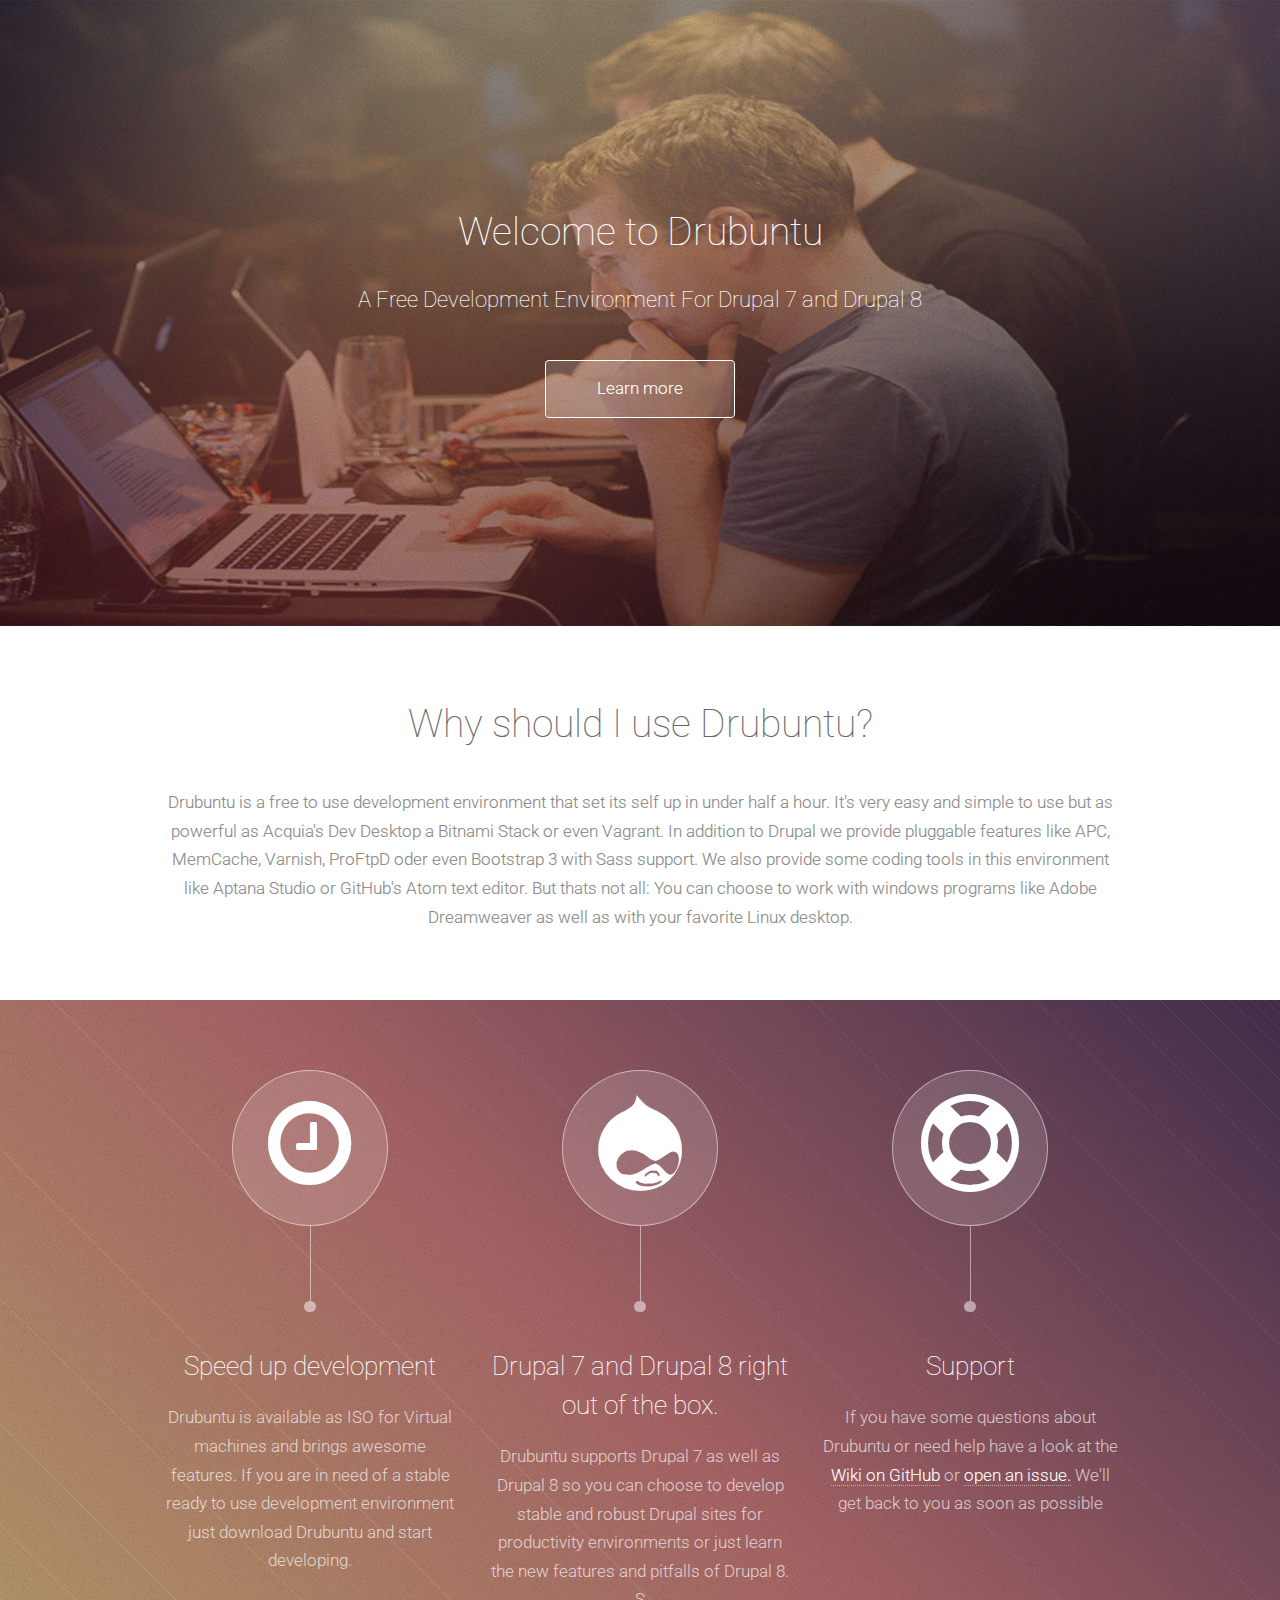
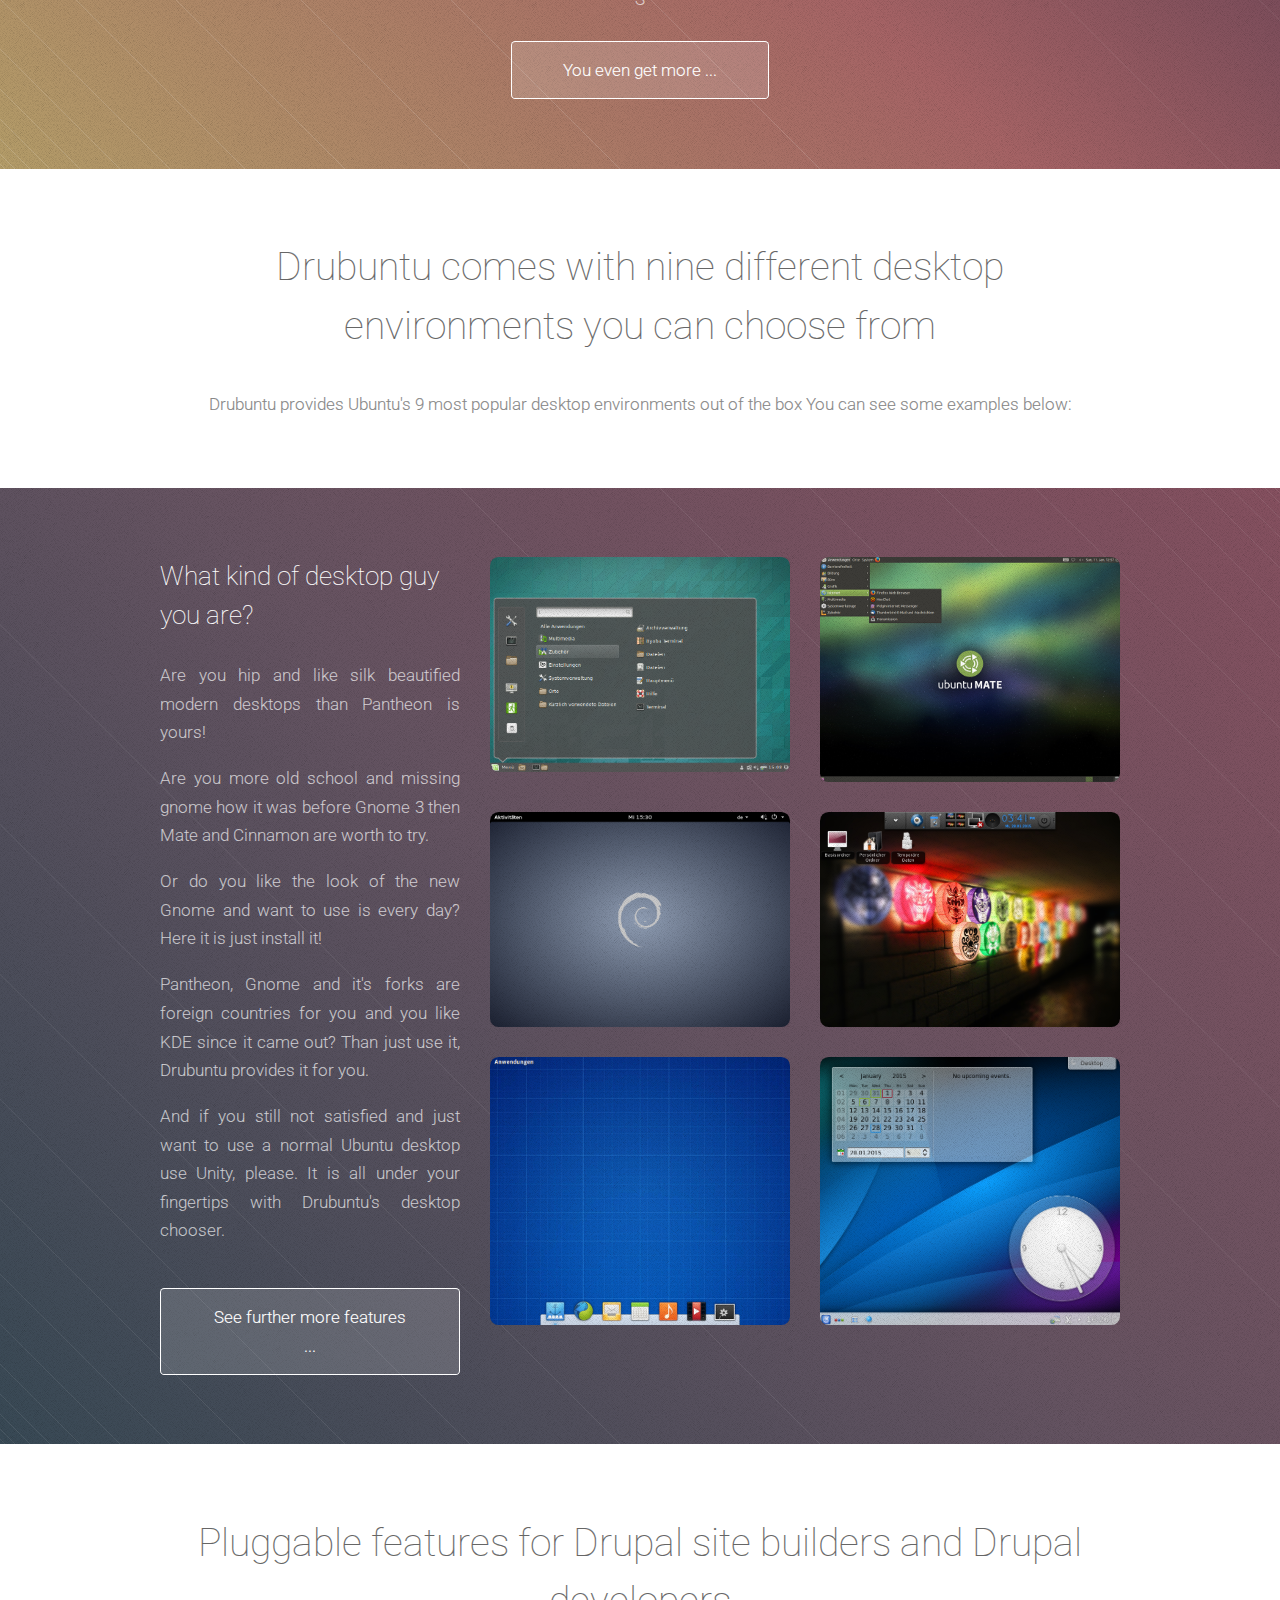
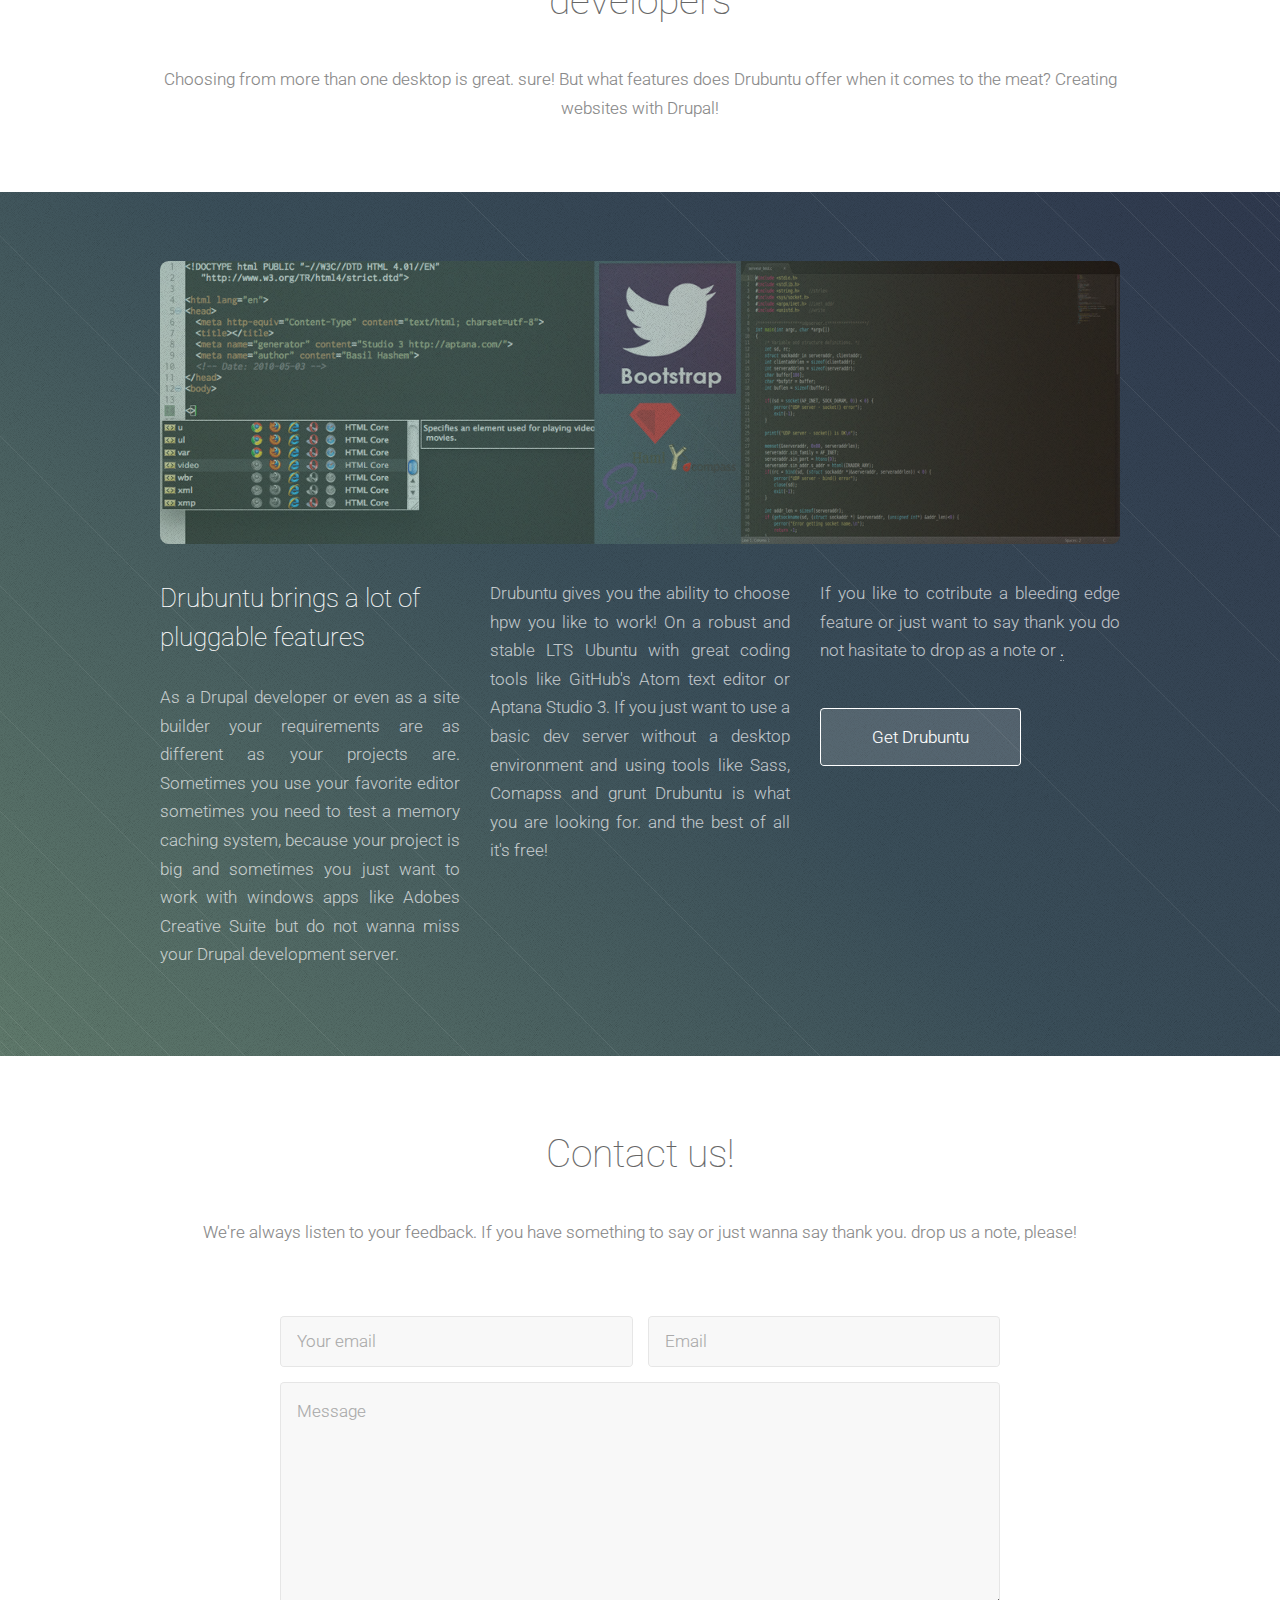
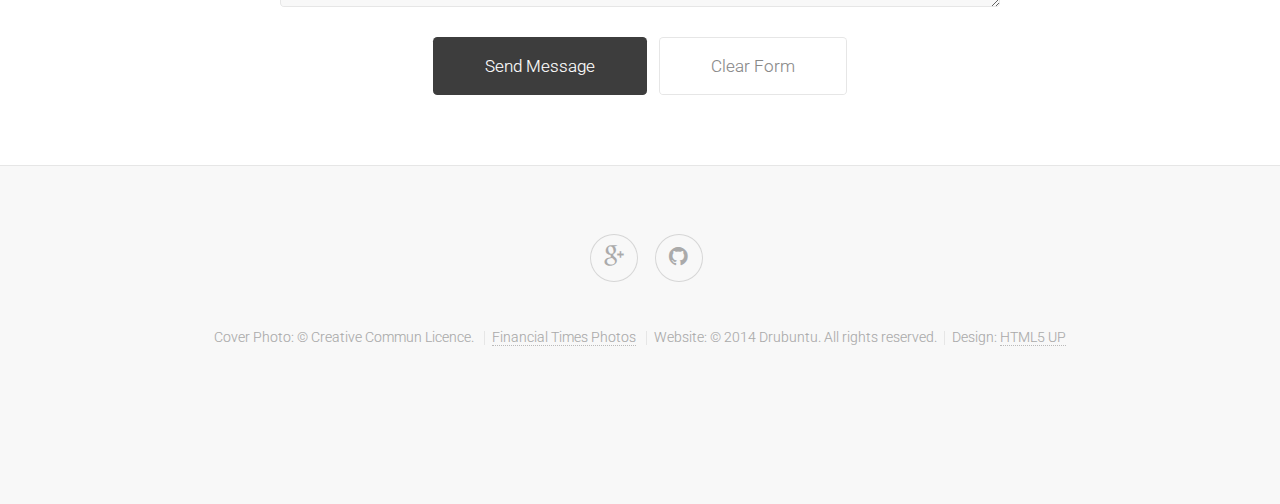
==== commit 12cb6782: "div tag closed" ====
--- a/index.html
+++ b/index.html
@@ -378,9 +378,8 @@
 						<li>Cover Photo: &copy;  Creative Commun Licence.</li>  <li><a href="https://www.flickr.com/photos/financialtimes/">Financial Times Photos</a></li>
                         <li>Website: &copy; 2014 Drubuntu. All rights reserved.</li><li>Design: <a href="http://html5up.net">HTML5 UP</a></li>
 		</ul>
-<a href="https://plus.google.com/+DrubuntuInfo" rel="publisher">Google+</a>
 				
-                    /div>
+</div>
 			</section>
 
 	</body>
